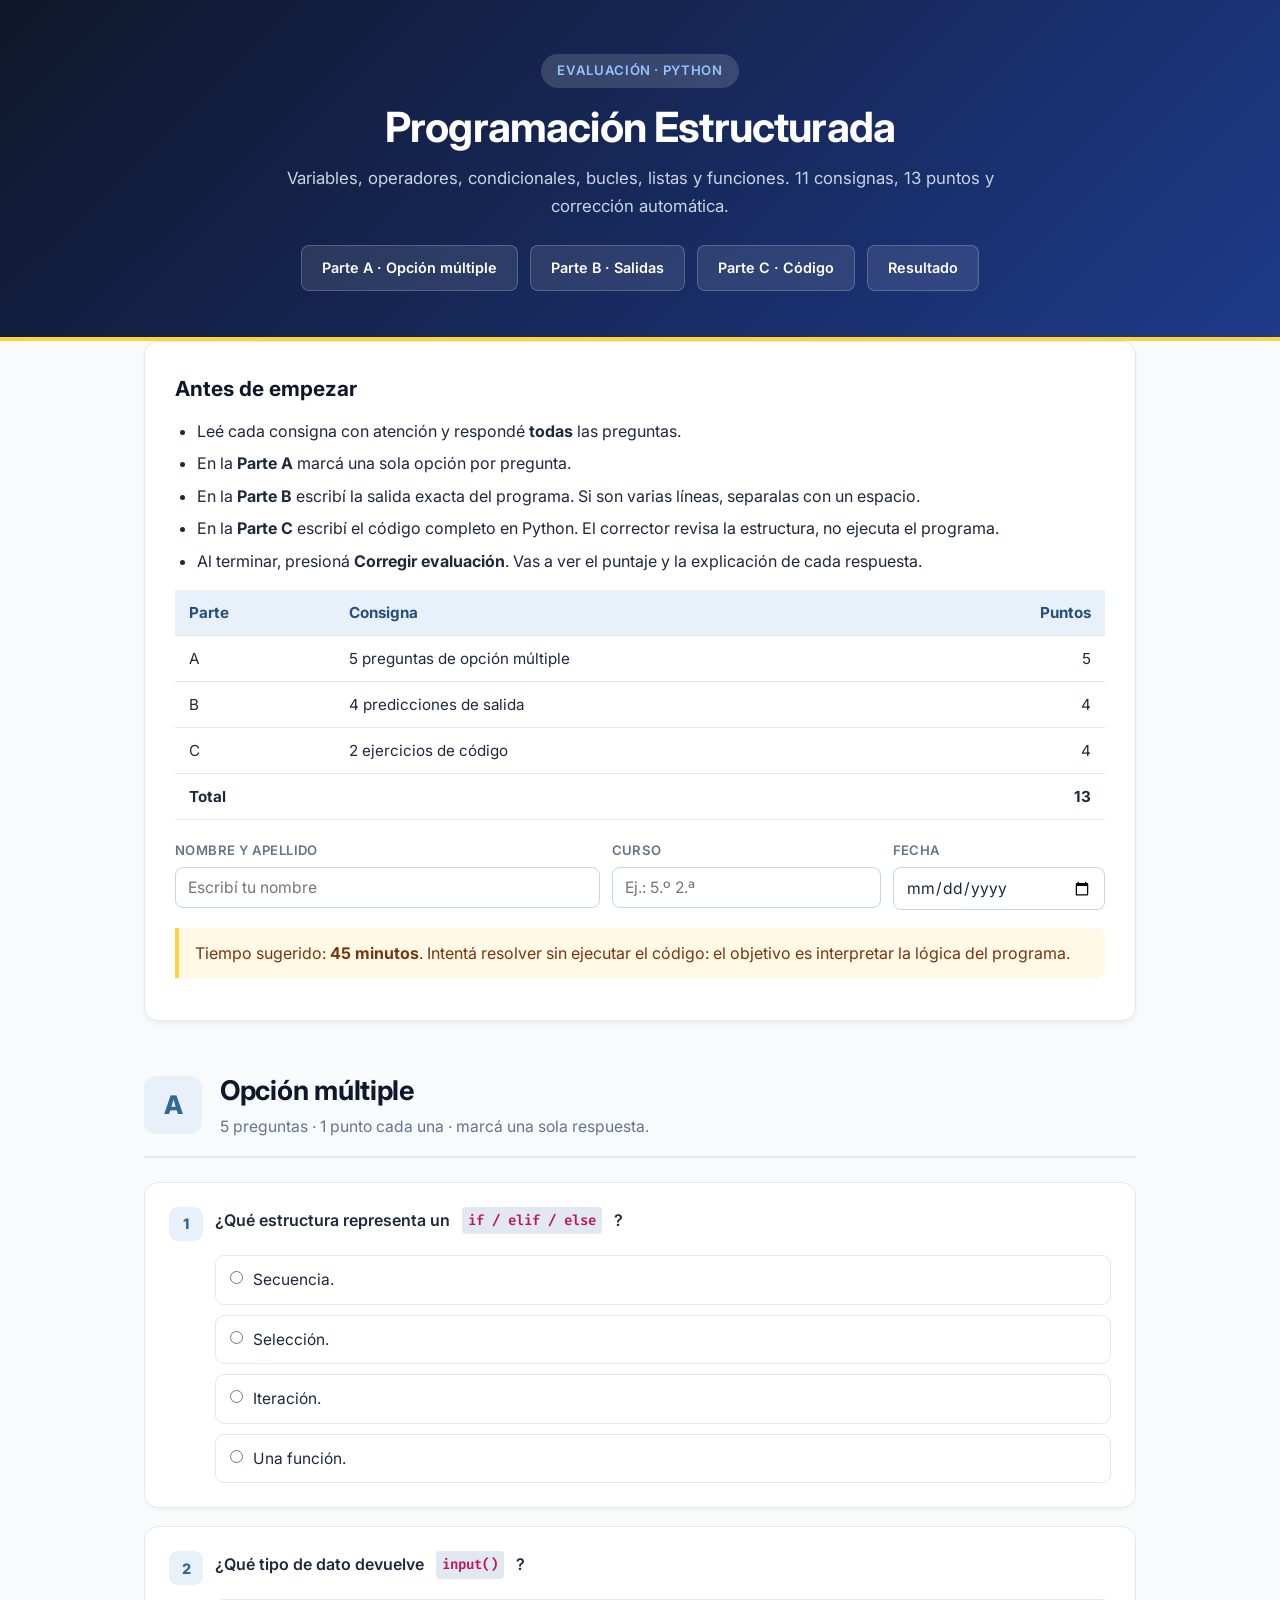
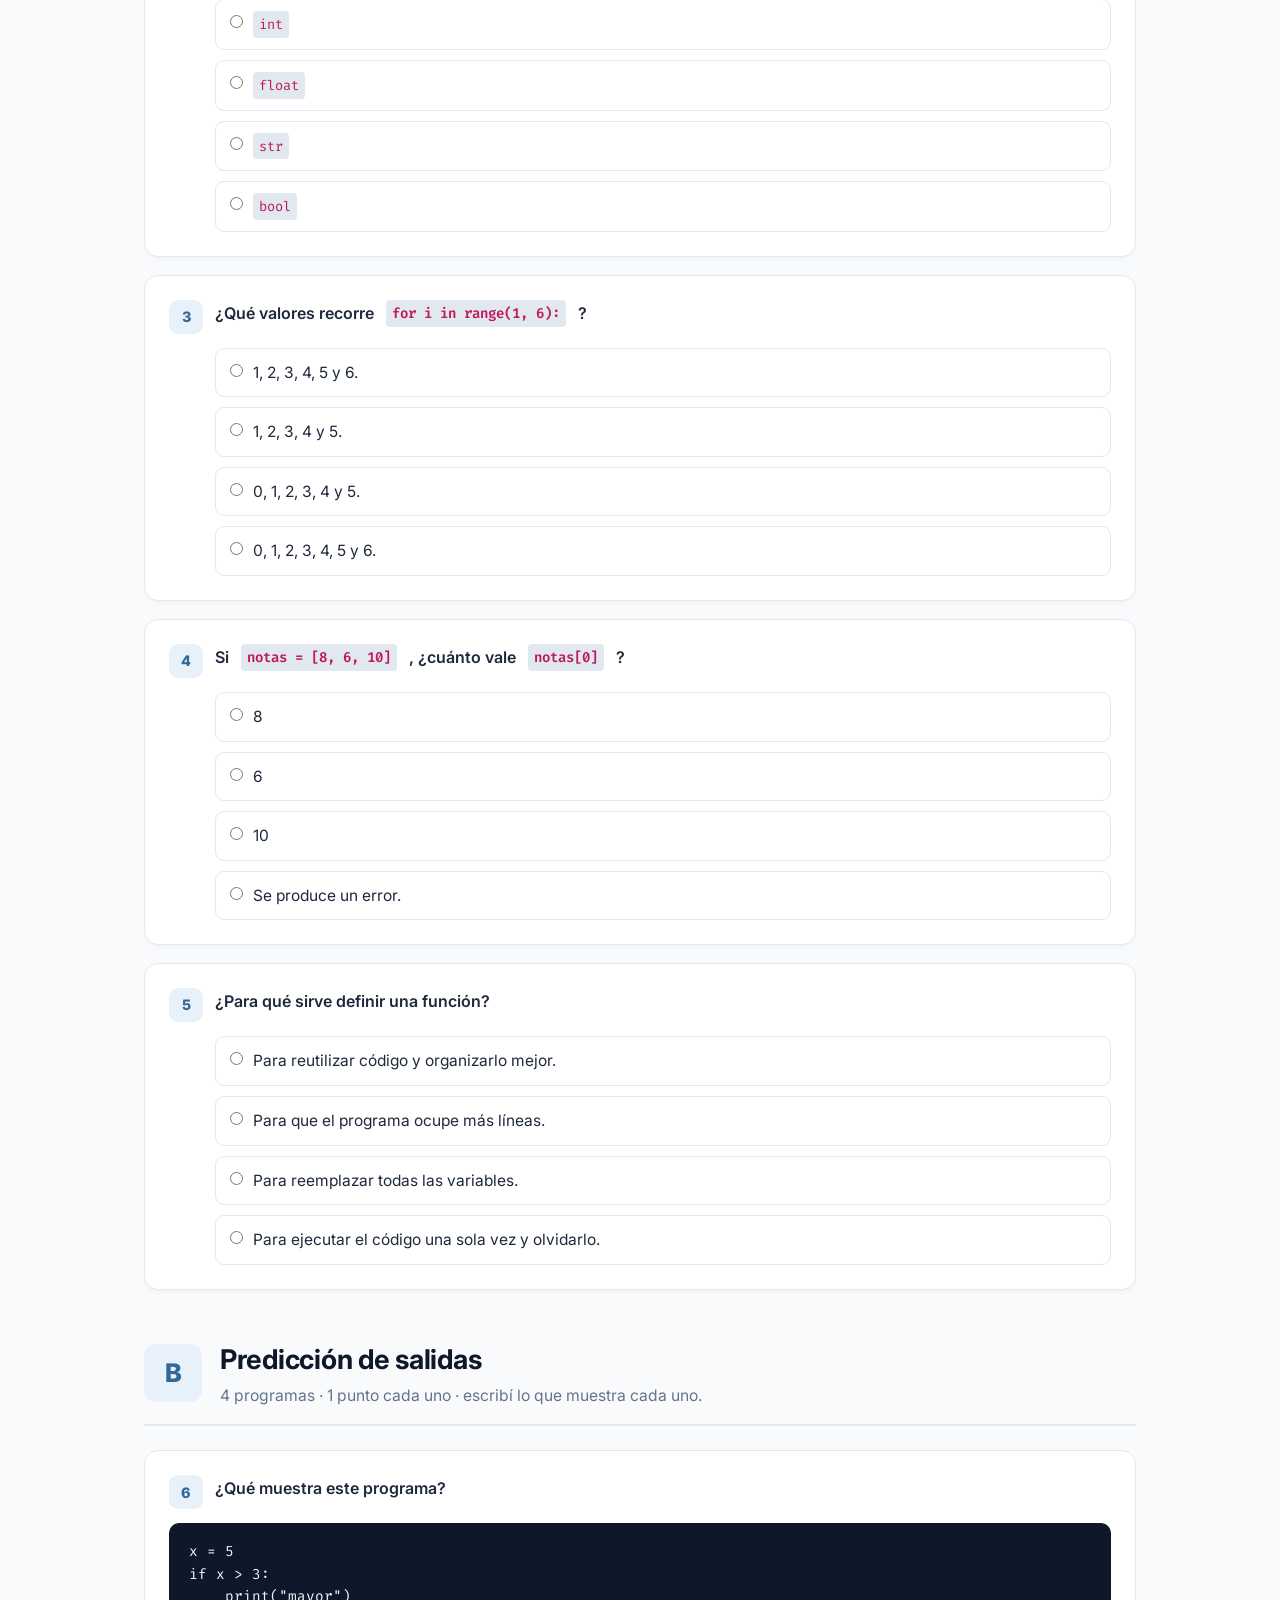
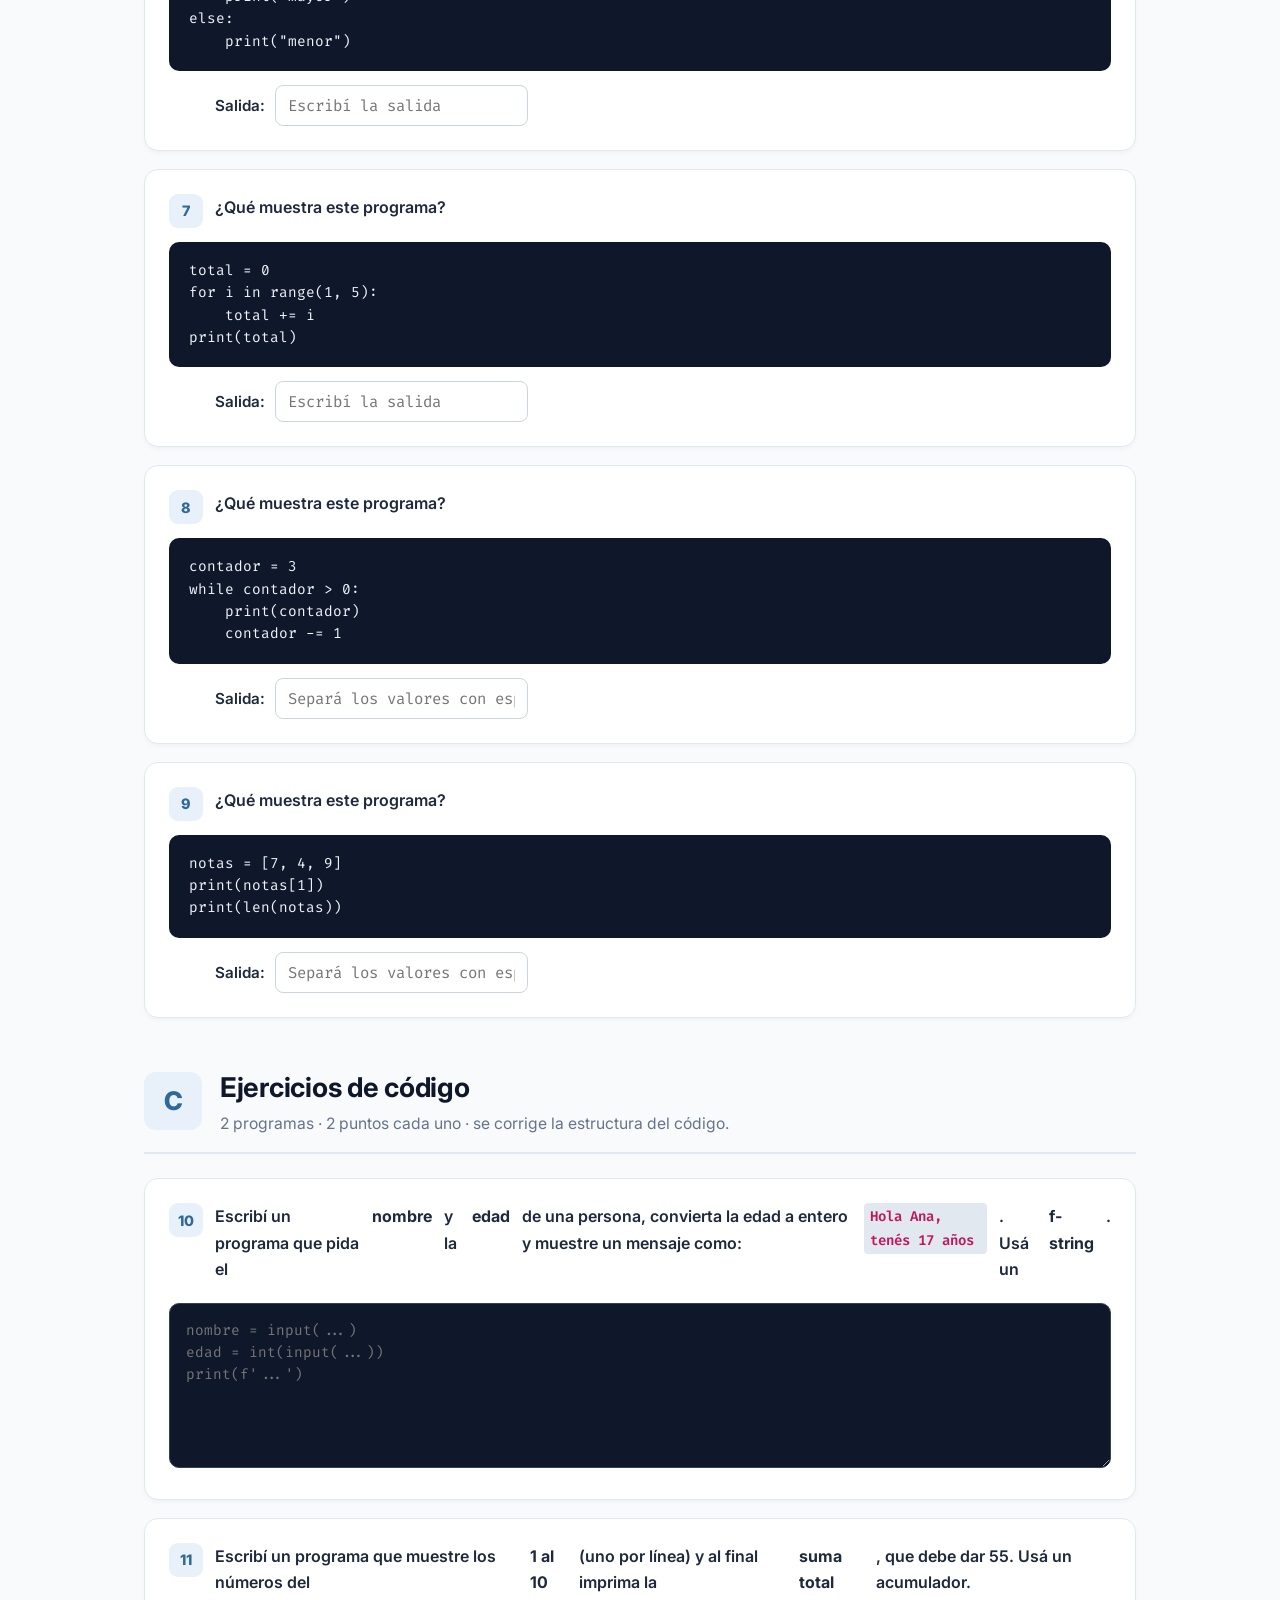
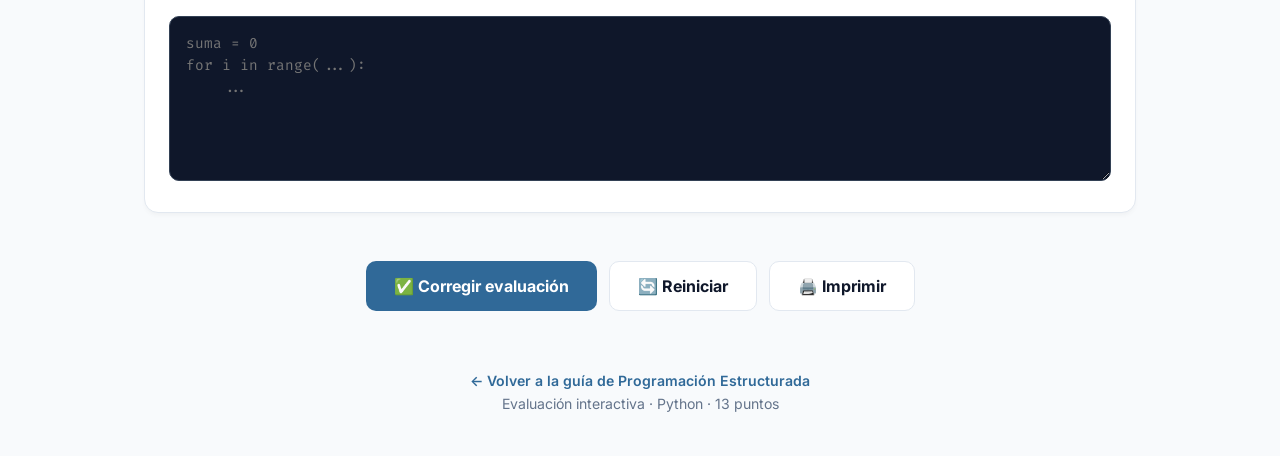
==== index.html @ 00628a1a "Evaluacion interactiva de Python - Programacion Estructurada" ====
<!DOCTYPE html>
<html lang="es">
<head>
    <meta charset="UTF-8">
    <meta name="viewport" content="width=device-width, initial-scale=1.0">
    <title>Evaluación · Programación Estructurada en Python</title>
    <link rel="preconnect" href="https://fonts.googleapis.com">
    <link rel="preconnect" href="https://fonts.gstatic.com" crossorigin>
    <link href="https://fonts.googleapis.com/css2?family=Fira+Code:wght@400;600&family=Inter:wght@400;500;600;700;800&display=swap" rel="stylesheet">
    <style>
        :root {
            --python-blue: #306998;
            --python-blue-dark: #24507a;
            --python-blue-light: #e8f0fa;
            --python-yellow: #ffd43b;
            --python-yellow-light: #fff9e6;
            --secondary: #0f172a;
            --accent: #0ea5e9;
            --accent-light: #e0f2fe;
            --bg-page: #f8fafc;
            --bg-card: #ffffff;
            --text-main: #1e293b;
            --text-muted: #64748b;
            --border: #e2e8f0;
            --code-bg: #0f172a;
            --code-text: #f1f5f9;
            --success: #22c55e;
            --warning: #f59e0b;
            --danger: #ef4444;
        }

        * { margin: 0; padding: 0; box-sizing: border-box; }

        body {
            font-family: 'Inter', -apple-system, BlinkMacSystemFont, 'Segoe UI', Roboto, sans-serif;
            background-color: var(--bg-page);
            color: var(--text-main);
            line-height: 1.65;
            scroll-behavior: smooth;
        }

        .contenedor {
            max-width: 1040px;
            margin: 0 auto;
            padding: 0 24px;
        }

        /* ---------- Encabezado ---------- */
        .hero {
            background: linear-gradient(135deg, #0f172a 0%, #1e3a8a 100%);
            color: #ffffff;
            padding: 54px 0 46px;
            text-align: center;
            border-bottom: 4px solid var(--python-yellow);
        }

        .badge {
            display: inline-block;
            background: rgba(255, 255, 255, 0.15);
            color: #93c5fd;
            font-size: 0.82rem;
            font-weight: 600;
            padding: 6px 16px;
            border-radius: 9999px;
            text-transform: uppercase;
            letter-spacing: 0.05em;
            margin-bottom: 16px;
        }

        .hero h1 {
            font-size: 2.6rem;
            line-height: 1.15;
            letter-spacing: -0.02em;
            margin-bottom: 14px;
        }

        .hero .subtitulo {
            max-width: 730px;
            margin: 0 auto 24px;
            color: #cbd5e1;
            font-size: 1.05rem;
        }

        .nav-rapida {
            display: flex;
            justify-content: center;
            flex-wrap: wrap;
            gap: 12px;
        }

        .btn-enlace {
            background-color: rgba(255, 255, 255, 0.1);
            color: #ffffff;
            text-decoration: none;
            font-size: 0.9rem;
            font-weight: 600;
            padding: 10px 20px;
            border-radius: 8px;
            border: 1px solid rgba(255, 255, 255, 0.2);
            transition: all 0.2s ease;
        }

        .btn-enlace:hover {
            background-color: #ffffff;
            color: var(--secondary);
            transform: translateY(-2px);
            box-shadow: 0 4px 12px rgba(0, 0, 0, 0.15);
        }

        main { padding: 46px 0 70px; }

        .bloque { margin-bottom: 48px; }

        .encabezado-seccion {
            display: flex;
            align-items: center;
            gap: 18px;
            margin-bottom: 24px;
            border-bottom: 2px solid var(--border);
            padding-bottom: 16px;
        }

        .numero-paso {
            font-size: 1.6rem;
            font-weight: 800;
            color: var(--python-blue);
            background-color: var(--python-blue-light);
            width: 58px;
            height: 58px;
            display: flex;
            align-items: center;
            justify-content: center;
            border-radius: 12px;
            flex-shrink: 0;
        }

        .encabezado-seccion h2 {
            font-size: 1.7rem;
            color: var(--secondary);
            letter-spacing: -0.01em;
        }

        .encabezado-seccion p { color: var(--text-muted); font-size: 0.98rem; }

        /* ---------- Tarjetas ---------- */
        .tarjeta {
            background-color: var(--bg-card);
            border-radius: 14px;
            padding: 30px;
            margin-bottom: 22px;
            border: 1px solid var(--border);
            box-shadow: 0 4px 6px -1px rgba(0, 0, 0, 0.05);
        }

        .tarjeta h3 { color: var(--secondary); font-size: 1.3rem; margin-bottom: 12px; }
        .tarjeta p { margin-bottom: 12px; font-size: 1rem; }
        .tarjeta ul, .tarjeta ol { margin-left: 22px; }
        .tarjeta li { margin-bottom: 6px; }

        .tabla-puntos {
            width: 100%;
            border-collapse: collapse;
            margin-top: 16px;
            font-size: 0.95rem;
        }

        .tabla-puntos th, .tabla-puntos td {
            padding: 10px 14px;
            border-bottom: 1px solid var(--border);
            text-align: left;
        }

        .tabla-puntos th { background: var(--python-blue-light); color: var(--python-blue-dark); }
        .tabla-puntos td:last-child, .tabla-puntos th:last-child { text-align: right; }

        .datos-alumno {
            display: grid;
            grid-template-columns: 2fr 1fr 1fr;
            gap: 12px;
            margin-top: 20px;
        }

        .datos-alumno label {
            display: flex;
            flex-direction: column;
            gap: 5px;
            font-size: 0.82rem;
            font-weight: 600;
            color: var(--text-muted);
            text-transform: uppercase;
            letter-spacing: 0.03em;
        }

        .datos-alumno input {
            font-family: inherit;
            font-size: 0.98rem;
            padding: 10px 12px;
            border: 1px solid #cbd5e1;
            border-radius: 8px;
            color: var(--text-main);
            background: #fff;
        }

        .datos-alumno input:focus {
            outline: none;
            border-color: var(--accent);
            box-shadow: 0 0 0 3px rgba(14, 165, 233, 0.15);
        }

        /* ---------- Preguntas ---------- */
        .pregunta {
            background-color: var(--bg-card);
            border: 1px solid var(--border);
            border-radius: 14px;
            padding: 24px;
            margin-bottom: 18px;
            box-shadow: 0 3px 5px -1px rgba(0, 0, 0, 0.04);
            transition: border-color 0.2s ease, background-color 0.2s ease;
        }

        .enunciado {
            display: flex;
            align-items: flex-start;
            gap: 12px;
            font-weight: 600;
            font-size: 1rem;
            margin-bottom: 14px;
        }

        .num-preg {
            background: var(--python-blue-light);
            color: var(--python-blue);
            font-weight: 800;
            min-width: 34px;
            height: 34px;
            border-radius: 9px;
            display: inline-flex;
            align-items: center;
            justify-content: center;
            flex-shrink: 0;
            font-size: 0.9rem;
        }

        .opciones {
            display: grid;
            gap: 10px;
            margin-left: 46px;
        }

        .opciones label {
            display: flex;
            gap: 10px;
            align-items: flex-start;
            padding: 11px 14px;
            border: 1px solid var(--border);
            border-radius: 9px;
            cursor: pointer;
            transition: all 0.15s ease;
            font-size: 0.97rem;
        }

        .opciones label:hover {
            background: var(--python-blue-light);
            border-color: #bfdbfe;
        }

        .opciones input {
            margin-top: 4px;
            accent-color: var(--python-blue);
            flex-shrink: 0;
        }

        .opciones label.opcion-correcta {
            background: #dcfce7;
            border-color: #22c55e;
            font-weight: 600;
        }

        .opciones label.opcion-elegida-mal {
            background: #fee2e2;
            border-color: #ef4444;
        }

        .pregunta.correcta { border-color: #86efac; background: #f0fdf4; }
        .pregunta.incorrecta { border-color: #fca5a5; background: #fef2f2; }

        .explicacion {
            display: none;
            margin: 16px 0 0 46px;
            padding: 12px 16px;
            background: #f8fafc;
            border-left: 4px solid var(--accent);
            border-radius: 0 8px 8px 0;
            font-size: 0.93rem;
            color: #334155;
        }

        body.calificado .explicacion { display: block; }

        /* ---------- Salidas ---------- */
        .campo-salida {
            margin: 14px 0 0 46px;
            display: flex;
            gap: 10px;
            align-items: center;
            flex-wrap: wrap;
            font-weight: 600;
            font-size: 0.95rem;
        }

        .campo-salida input {
            font-family: 'Fira Code', Consolas, monospace;
            font-size: 0.98rem;
            padding: 9px 12px;
            border: 1px solid #cbd5e1;
            border-radius: 8px;
            min-width: 230px;
            color: var(--text-main);
        }

        .campo-salida input:focus {
            outline: none;
            border-color: var(--accent);
            box-shadow: 0 0 0 3px rgba(14, 165, 233, 0.15);
        }

        .salida.correcta input { border-color: var(--success); background: #f0fdf4; }
        .salida.incorrecta input { border-color: var(--danger); background: #fef2f2; }

        /* ---------- Código ---------- */
        pre {
            background-color: var(--code-bg);
            color: var(--code-text);
            padding: 18px 20px;
            border-radius: 10px;
            overflow-x: auto;
            margin: 14px 0;
            font-family: 'Fira Code', Consolas, monospace;
            font-size: 0.9rem;
            line-height: 1.55;
        }

        pre code {
            background: transparent;
            color: inherit;
            padding: 0;
            font-size: inherit;
        }

        code {
            font-family: 'Fira Code', Consolas, monospace;
            background-color: #e2e8f0;
            color: #be185d;
            padding: 2px 6px;
            border-radius: 4px;
            font-size: 0.88em;
        }

        .editor {
            width: 100%;
            min-height: 165px;
            font-family: 'Fira Code', Consolas, monospace;
            font-size: 0.9rem;
            line-height: 1.55;
            padding: 16px;
            border-radius: 10px;
            border: 1px solid #334155;
            background: var(--code-bg);
            color: var(--code-text);
            resize: vertical;
            margin-top: 6px;
            tab-size: 4;
        }

        .editor:focus {
            outline: none;
            border-color: var(--accent);
            box-shadow: 0 0 0 3px rgba(14, 165, 233, 0.2);
        }

        .resultado-codigo {
            display: none;
            margin-top: 14px;
            padding: 14px 18px;
            border-radius: 10px;
            background: #f8fafc;
            border: 1px solid var(--border);
        }

        body.calificado .resultado-codigo { display: block; }

        .resultado-codigo ul { list-style: none; margin: 8px 0 0; padding: 0; }
        .resultado-codigo li { padding: 3px 0; font-size: 0.92rem; }
        .resultado-codigo .ok { color: #15803d; }
        .resultado-codigo .fail { color: #b91c1c; }
        .puntos-code { color: var(--python-blue-dark); font-size: 1rem; }

        .solucion { display: none; margin-top: 14px; }
        body.calificado .solucion { display: block; }
        .solucion summary { cursor: pointer; font-weight: 600; color: var(--python-blue); }
        .solucion pre { margin-top: 10px; }

        /* ---------- Acciones y resultado ---------- */
        .acciones {
            display: flex;
            gap: 12px;
            flex-wrap: wrap;
            justify-content: center;
            margin: 34px 0;
        }

        .btn {
            border: none;
            border-radius: 10px;
            padding: 14px 28px;
            font-size: 1rem;
            font-weight: 700;
            cursor: pointer;
            font-family: inherit;
            transition: all 0.2s ease;
        }

        .btn-primario { background: var(--python-blue); color: #ffffff; }
        .btn-primario:hover { background: var(--python-blue-dark); transform: translateY(-1px); }

        .btn-secundario {
            background: #ffffff;
            color: var(--secondary);
            border: 1px solid var(--border);
        }

        .btn-secundario:hover { background: #f1f5f9; }

        .resultado {
            display: none;
            background: #ffffff;
            border: 2px solid var(--python-blue);
            border-radius: 16px;
            padding: 32px;
            text-align: center;
            box-shadow: 0 10px 25px -5px rgba(48, 105, 152, 0.2);
            scroll-margin-top: 20px;
        }

        .resultado.visible { display: block; }

        .puntaje-grande {
            font-size: 3.6rem;
            font-weight: 800;
            color: var(--python-blue);
            line-height: 1;
        }

        .puntaje-grande small {
            font-size: 1.3rem;
            color: var(--text-muted);
            font-weight: 600;
        }

        .barra {
            height: 14px;
            background: #e2e8f0;
            border-radius: 999px;
            overflow: hidden;
            margin: 18px auto 10px;
            max-width: 520px;
        }

        .barra-fill {
            height: 100%;
            width: 0;
            background: linear-gradient(90deg, #0ea5e9, #22c55e);
            transition: width 0.6s ease;
        }

        #mensaje { font-size: 1.05rem; font-weight: 600; margin-top: 8px; }

        .desglose {
            display: flex;
            justify-content: center;
            gap: 26px;
            flex-wrap: wrap;
            margin-top: 20px;
            font-size: 0.95rem;
            color: var(--text-muted);
        }

        .desglose b { color: var(--secondary); }

        .nota {
            margin-top: 18px;
            padding: 12px 16px;
            background: var(--python-yellow-light);
            border-left: 4px solid var(--python-yellow);
            border-radius: 0 8px 8px 0;
            font-size: 0.9rem;
            color: #78350f;
        }

        footer {
            text-align: center;
            color: var(--text-muted);
            font-size: 0.88rem;
            padding: 24px 0 40px;
        }

        footer a { color: var(--python-blue); font-weight: 600; text-decoration: none; }
        footer a:hover { text-decoration: underline; }

        @media (max-width: 700px) {
            .hero h1 { font-size: 2rem; }
            .datos-alumno { grid-template-columns: 1fr; }
            .opciones, .explicacion, .campo-salida { margin-left: 0; }
            .pregunta { padding: 18px; }
            .tarjeta { padding: 22px; }
        }

        @media print {
            .no-print { display: none !important; }
            body { background: #ffffff; }
            .hero { padding: 26px 0; -webkit-print-color-adjust: exact; print-color-adjust: exact; }
            .hero .nav-rapida { display: none; }
            .bloque { margin-bottom: 26px; }
            .tarjeta, .pregunta, .resultado { box-shadow: none; break-inside: avoid; }
            .editor { min-height: 130px; white-space: pre-wrap; }
            .pregunta { page-break-inside: avoid; }
            a[href]::after { content: ""; }
        }
    </style>
</head>
<body>

<header class="hero">
    <div class="contenedor">
        <span class="badge">Evaluación · Python</span>
        <h1>Programación Estructurada</h1>
        <p class="subtitulo">
            Variables, operadores, condicionales, bucles, listas y funciones.
            11 consignas, 13 puntos y corrección automática.
        </p>
        <div class="nav-rapida">
            <a href="#parte-a" class="btn-enlace">Parte A · Opción múltiple</a>
            <a href="#parte-b" class="btn-enlace">Parte B · Salidas</a>
            <a href="#parte-c" class="btn-enlace">Parte C · Código</a>
            <a href="#resultado" class="btn-enlace">Resultado</a>
        </div>
    </div>
</header>

<main class="contenedor">

    <!-- ================= INSTRUCCIONES ================= -->
    <section class="bloque">
        <div class="tarjeta">
            <h3>Antes de empezar</h3>
            <ul>
                <li>Leé cada consigna con atención y respondé <strong>todas</strong> las preguntas.</li>
                <li>En la <strong>Parte A</strong> marcá una sola opción por pregunta.</li>
                <li>En la <strong>Parte B</strong> escribí la salida exacta del programa. Si son varias líneas, separalas con un espacio.</li>
                <li>En la <strong>Parte C</strong> escribí el código completo en Python. El corrector revisa la estructura, no ejecuta el programa.</li>
                <li>Al terminar, presioná <strong>Corregir evaluación</strong>. Vas a ver el puntaje y la explicación de cada respuesta.</li>
            </ul>

            <table class="tabla-puntos">
                <thead>
                    <tr><th>Parte</th><th>Consigna</th><th>Puntos</th></tr>
                </thead>
                <tbody>
                    <tr><td>A</td><td>5 preguntas de opción múltiple</td><td>5</td></tr>
                    <tr><td>B</td><td>4 predicciones de salida</td><td>4</td></tr>
                    <tr><td>C</td><td>2 ejercicios de código</td><td>4</td></tr>
                    <tr><td colspan="2"><strong>Total</strong></td><td><strong>13</strong></td></tr>
                </tbody>
            </table>

            <div class="datos-alumno">
                <label>Nombre y apellido
                    <input type="text" id="alumno-nombre" placeholder="Escribí tu nombre">
                </label>
                <label>Curso
                    <input type="text" id="alumno-curso" placeholder="Ej.: 5.º 2.ª">
                </label>
                <label>Fecha
                    <input type="date" id="alumno-fecha">
                </label>
            </div>

            <p class="nota">
                Tiempo sugerido: <strong>45 minutos</strong>. Intentá resolver sin ejecutar el código:
                el objetivo es interpretar la lógica del programa.
            </p>
        </div>
    </section>

    <!-- ================= PARTE A ================= -->
    <section class="bloque" id="parte-a">
        <div class="encabezado-seccion">
            <span class="numero-paso">A</span>
            <div>
                <h2>Opción múltiple</h2>
                <p>5 preguntas · 1 punto cada una · marcá una sola respuesta.</p>
            </div>
        </div>

        <article class="pregunta mc" data-correcta="b">
            <p class="enunciado"><span class="num-preg">1</span>
                ¿Qué estructura representa un <code>if / elif / else</code>?</p>
            <div class="opciones">
                <label data-op="a"><input type="radio" name="a2" value="a"> Secuencia.</label>
                <label data-op="b"><input type="radio" name="a2" value="b"> Selección.</label>
                <label data-op="c"><input type="radio" name="a2" value="c"> Iteración.</label>
                <label data-op="d"><input type="radio" name="a2" value="d"> Una función.</label>
            </div>
            <p class="explicacion">El <code>if</code> elige qué bloque ejecutar según una condición: es una estructura de <strong>selección</strong>.</p>
        </article>

        <article class="pregunta mc" data-correcta="c">
            <p class="enunciado"><span class="num-preg">2</span>
                ¿Qué tipo de dato devuelve <code>input()</code>?</p>
            <div class="opciones">
                <label data-op="a"><input type="radio" name="a5" value="a"> <code>int</code></label>
                <label data-op="b"><input type="radio" name="a5" value="b"> <code>float</code></label>
                <label data-op="c"><input type="radio" name="a5" value="c"> <code>str</code></label>
                <label data-op="d"><input type="radio" name="a5" value="d"> <code>bool</code></label>
            </div>
            <p class="explicacion"><code>input()</code> siempre devuelve texto (<code>str</code>). Si necesitás un número, convertilo con <code>int()</code> o <code>float()</code>.</p>
        </article>

        <article class="pregunta mc" data-correcta="b">
            <p class="enunciado"><span class="num-preg">3</span>
                ¿Qué valores recorre <code>for i in range(1, 6):</code>?</p>
            <div class="opciones">
                <label data-op="a"><input type="radio" name="a6" value="a"> 1, 2, 3, 4, 5 y 6.</label>
                <label data-op="b"><input type="radio" name="a6" value="b"> 1, 2, 3, 4 y 5.</label>
                <label data-op="c"><input type="radio" name="a6" value="c"> 0, 1, 2, 3, 4 y 5.</label>
                <label data-op="d"><input type="radio" name="a6" value="d"> 0, 1, 2, 3, 4, 5 y 6.</label>
            </div>
            <p class="explicacion"><code>range(inicio, fin)</code> incluye el inicio y <strong>excluye el fin</strong>: llega hasta 5.</p>
        </article>

        <article class="pregunta mc" data-correcta="a">
            <p class="enunciado"><span class="num-preg">4</span>
                Si <code>notas = [8, 6, 10]</code>, ¿cuánto vale <code>notas[0]</code>?</p>
            <div class="opciones">
                <label data-op="a"><input type="radio" name="a7" value="a"> 8</label>
                <label data-op="b"><input type="radio" name="a7" value="b"> 6</label>
                <label data-op="c"><input type="radio" name="a7" value="c"> 10</label>
                <label data-op="d"><input type="radio" name="a7" value="d"> Se produce un error.</label>
            </div>
            <p class="explicacion">Los índices de una lista empiezan en <strong>0</strong>: <code>notas[0]</code> es el primer elemento, 8.</p>
        </article>

        <article class="pregunta mc" data-correcta="a">
            <p class="enunciado"><span class="num-preg">5</span>
                ¿Para qué sirve definir una función?</p>
            <div class="opciones">
                <label data-op="a"><input type="radio" name="a10" value="a"> Para reutilizar código y organizarlo mejor.</label>
                <label data-op="b"><input type="radio" name="a10" value="b"> Para que el programa ocupe más líneas.</label>
                <label data-op="c"><input type="radio" name="a10" value="c"> Para reemplazar todas las variables.</label>
                <label data-op="d"><input type="radio" name="a10" value="d"> Para ejecutar el código una sola vez y olvidarlo.</label>
            </div>
            <p class="explicacion">Una función agrupa instrucciones bajo un nombre y permite <strong>reutilizarlas</strong> sin repetir el código.</p>
        </article>
    </section>

    <!-- ================= PARTE B ================= -->
    <section class="bloque" id="parte-b">
        <div class="encabezado-seccion">
            <span class="numero-paso">B</span>
            <div>
                <h2>Predicción de salidas</h2>
                <p>4 programas · 1 punto cada uno · escribí lo que muestra cada uno.</p>
            </div>
        </div>

        <article class="pregunta salida" data-aceptadas="mayor">
            <p class="enunciado"><span class="num-preg">6</span>
                ¿Qué muestra este programa?</p>
            <pre><code>x = 5
if x &gt; 3:
    print("mayor")
else:
    print("menor")</code></pre>
            <label class="campo-salida">Salida:
                <input type="text" id="b1" autocomplete="off" placeholder="Escribí la salida">
            </label>
            <p class="explicacion">Como 5 es mayor que 3, se ejecuta el <code>if</code>: la salida es <strong>mayor</strong>.</p>
        </article>

        <article class="pregunta salida" data-aceptadas="10">
            <p class="enunciado"><span class="num-preg">7</span>
                ¿Qué muestra este programa?</p>
            <pre><code>total = 0
for i in range(1, 5):
    total += i
print(total)</code></pre>
            <label class="campo-salida">Salida:
                <input type="text" id="b2" autocomplete="off" placeholder="Escribí la salida">
            </label>
            <p class="explicacion">Suma 1 + 2 + 3 + 4. El <code>range(1, 5)</code> no incluye el 5: la salida es <strong>10</strong>.</p>
        </article>

        <article class="pregunta salida" data-aceptadas="3 2 1">
            <p class="enunciado"><span class="num-preg">8</span>
                ¿Qué muestra este programa?</p>
            <pre><code>contador = 3
while contador &gt; 0:
    print(contador)
    contador -= 1</code></pre>
            <label class="campo-salida">Salida:
                <input type="text" id="b3" autocomplete="off" placeholder="Separá los valores con espacios">
            </label>
            <p class="explicacion">El bucle imprime 3, luego 2 y luego 1. La salida es <strong>3 2 1</strong> (uno por línea).</p>
        </article>

        <article class="pregunta salida" data-aceptadas="4 3">
            <p class="enunciado"><span class="num-preg">9</span>
                ¿Qué muestra este programa?</p>
            <pre><code>notas = [7, 4, 9]
print(notas[1])
print(len(notas))</code></pre>
            <label class="campo-salida">Salida:
                <input type="text" id="b4" autocomplete="off" placeholder="Separá los valores con espacios">
            </label>
            <p class="explicacion"><code>notas[1]</code> es 4 y <code>len(notas)</code> es 3. La salida es <strong>4 3</strong> (una línea cada uno).</p>
        </article>
    </section>

    <!-- ================= PARTE C ================= -->
    <section class="bloque" id="parte-c">
        <div class="encabezado-seccion">
            <span class="numero-paso">C</span>
            <div>
                <h2>Ejercicios de código</h2>
                <p>2 programas · 2 puntos cada uno · se corrige la estructura del código.</p>
            </div>
        </div>

        <article class="pregunta codigo" data-ejercicio="c1">
            <p class="enunciado"><span class="num-preg">10</span>
                Escribí un programa que pida el <strong>nombre</strong> y la <strong>edad</strong> de una persona,
                convierta la edad a entero y muestre un mensaje como:
                <code>Hola Ana, tenés 17 años</code>. Usá un <strong>f-string</strong>.</p>
            <textarea class="editor" id="c1" spellcheck="false" placeholder="nombre = input(...)&#10;edad = int(input(...))&#10;print(f'...')"></textarea>
            <div class="resultado-codigo" id="res-c1"></div>
            <details class="solucion">
                <summary>Ver una solución de referencia</summary>
                <pre><code>nombre = input("Nombre: ")
edad = int(input("Edad: "))
print(f"Hola {nombre}, tenés {edad} años")</code></pre>
            </details>
        </article>

        <article class="pregunta codigo" data-ejercicio="c2">
            <p class="enunciado"><span class="num-preg">11</span>
                Escribí un programa que muestre los números del <strong>1 al 10</strong> (uno por línea)
                y al final imprima la <strong>suma total</strong>, que debe dar 55. Usá un acumulador.</p>
            <textarea class="editor" id="c2" spellcheck="false" placeholder="suma = 0&#10;for i in range(...):&#10;    ..."></textarea>
            <div class="resultado-codigo" id="res-c2"></div>
            <details class="solucion">
                <summary>Ver una solución de referencia</summary>
                <pre><code>suma = 0
for i in range(1, 11):
    print(i)
    suma += i
print("Suma total:", suma)</code></pre>
            </details>
        </article>
    </section>

    <!-- ================= RESULTADO ================= -->
    <div class="acciones no-print">
        <button type="button" class="btn btn-primario" id="btn-corregir">✅ Corregir evaluación</button>
        <button type="button" class="btn btn-secundario" id="btn-reiniciar">🔄 Reiniciar</button>
        <button type="button" class="btn btn-secundario" id="btn-imprimir">🖨️ Imprimir</button>
    </div>

    <section class="resultado" id="resultado" aria-live="polite">
        <div class="puntaje-grande"><span id="puntaje-total">0</span><small> / 13 puntos</small></div>
        <div class="barra"><div class="barra-fill" id="barra-fill"></div></div>
        <p id="mensaje">Corregí la evaluación para ver tu puntaje.</p>
        <div class="desglose">
            <span>Parte A: <b id="puntos-a">0</b> / 5</span>
            <span>Parte B: <b id="puntos-b">0</b> / 4</span>
            <span>Parte C: <b id="puntos-c">0</b> / 4</span>
        </div>
        <p class="nota no-print" id="nota-resultado" style="display:none;">
            Las respuestas correctas y las soluciones de referencia ya están visibles en cada consigna.
        </p>
    </section>

    <footer>
        <p><a href="guia.html">← Volver a la guía de Programación Estructurada</a></p>
        <p>Evaluación interactiva · Python · 13 puntos</p>
    </footer>

</main>

<script>
(function () {
    'use strict';

    /* ---------- Configuración de los ejercicios de código ---------- */
    var EJERCICIOS = {
        c1: [
            { d: 'Pide al menos dos datos con input()', f: function (c) { return (c.match(/\binput\s*\(/g) || []).length >= 2; } },
            { d: 'Convierte la edad con int()', f: function (c) { return /\bint\s*\(/.test(c); } },
            { d: 'Usa un f-string', f: function (c) { return /\bf\s*["']/.test(c); } },
            { d: 'Muestra el mensaje con print()', f: function (c) { return /\bprint\s*\(/.test(c); } },
            { d: 'Incluye el nombre y la edad en el mensaje', f: function (c) { return /nombre/.test(c) && /edad/.test(c); } }
        ],
        c2: [
            { d: 'Usa un bucle for o while', f: function (c) { return /\b(for|while)\b/.test(c); } },
            { d: 'Recorre del 1 al 10', f: function (c) { return /range\s*\(\s*1\s*,\s*11\s*\)/.test(c) || /range\s*\(\s*(0\s*,\s*)?10\s*\)/.test(c) || /while[^\n]*<=\s*10/.test(c); } },
            { d: 'Inicializa un acumulador en 0', f: function (c) { return /(suma|total|acum|resultado)\w*\s*=\s*0/.test(c); } },
            { d: 'Acumula los valores con +=', f: function (c) { return /\+=/.test(c) || /=\s*(suma|total|acum|resultado)\s*\+/.test(c); } },
            { d: 'Imprime los números y el total', f: function (c) { return (c.match(/print\s*\(/g) || []).length >= 2; } },
            { d: 'Imprime la suma o el total al final', f: function (c) { return /print\s*\([^)]*(suma|total|acum|resultado)/.test(c); } }
        ]
    };

    var PUNTOS_POR_EJERCICIO = 2;

    /* ---------- Utilidades ---------- */
    function normalizar(texto) {
        return texto
            .toString()
            .normalize('NFD')
            .replace(/[\u0300-\u036f]/g, '')
            .toLowerCase()
            .replace(/[.,;:!?¡¿"']/g, ' ')
            .replace(/\s+/g, ' ')
            .trim();
    }

    function formatear(n) {
        return Number.isInteger(n) ? String(n) : n.toFixed(1);
    }

    /* ---------- Corrección ---------- */
    function corregir() {
        var puntosA = 0;
        var puntosB = 0;
        var puntosC = 0;

        /* Parte A */
        document.querySelectorAll('.mc').forEach(function (pregunta) {
            var correcta = pregunta.dataset.correcta;
            var marcada = pregunta.querySelector('input[type="radio"]:checked');
            var elegida = marcada ? marcada.value : null;

            pregunta.classList.remove('correcta', 'incorrecta');
            pregunta.querySelectorAll('.opciones label').forEach(function (label) {
                label.classList.remove('opcion-correcta', 'opcion-elegida-mal');
            });

            var labelCorrecta = pregunta.querySelector('.opciones label[data-op="' + correcta + '"]');
            if (labelCorrecta) labelCorrecta.classList.add('opcion-correcta');

            if (elegida === correcta) {
                puntosA++;
                pregunta.classList.add('correcta');
            } else {
                pregunta.classList.add('incorrecta');
                if (elegida) {
                    var labelElegida = pregunta.querySelector('.opciones label[data-op="' + elegida + '"]');
                    if (labelElegida) labelElegida.classList.add('opcion-elegida-mal');
                }
            }
        });

        /* Parte B */
        document.querySelectorAll('.salida').forEach(function (pregunta) {
            var aceptadas = pregunta.dataset.aceptadas.split('|').map(normalizar);
            var campo = pregunta.querySelector('input');
            var valor = normalizar(campo.value);
            var ok = aceptadas.indexOf(valor) !== -1;

            pregunta.classList.remove('correcta', 'incorrecta');
            if (ok) {
                puntosB++;
                pregunta.classList.add('correcta');
            } else if (valor !== '') {
                pregunta.classList.add('incorrecta');
            }
        });

        /* Parte C */
        Object.keys(EJERCICIOS).forEach(function (id) {
            var area = document.getElementById(id);
            var contenedor = document.getElementById('res-' + id);
            if (!area || !contenedor) return;

            var codigo = area.value.toLowerCase();
            var checks = EJERCICIOS[id];
            var aprobados = 0;

            var items = checks.map(function (check) {
                var paso = false;
                try { paso = check.f(codigo); } catch (e) { paso = false; }
                if (paso) aprobados++;
                return '<li class="' + (paso ? 'ok' : 'fail') + '">' +
                    (paso ? '✔' : '✘') + ' ' + check.d + '</li>';
            }).join('');

            var puntos = (aprobados / checks.length) * PUNTOS_POR_EJERCICIO;
            puntosC += puntos;

            contenedor.innerHTML =
                '<strong class="puntos-code">' + formatear(puntos) + ' / ' + PUNTOS_POR_EJERCICIO + ' puntos</strong>' +
                '<ul>' + items + '</ul>';
        });

        var total = Math.round((puntosA + puntosB + puntosC) * 10) / 10;

        document.getElementById('puntaje-total').textContent = formatear(total);
        document.getElementById('puntos-a').textContent = puntosA;
        document.getElementById('puntos-b').textContent = puntosB;
        document.getElementById('puntos-c').textContent = formatear(Math.round(puntosC * 10) / 10);
        document.getElementById('barra-fill').style.width = (total / 13 * 100) + '%';

        var mensaje;
        if (total >= 12) {
            mensaje = '🌟 Excelente. Dominás los fundamentos de la programación estructurada.';
        } else if (total >= 9) {
            mensaje = '✅ Muy bien. Tenés una base sólida; revisá los puntos marcados.';
        } else if (total >= 8) {
            mensaje = '👍 Aprobado. Repasá condicionales y bucles antes de avanzar.';
        } else {
            mensaje = '📚 A repasar. Volvé a la guía y practicá los ejercicios.';
        }
        document.getElementById('mensaje').textContent = mensaje;
        document.getElementById('nota-resultado').style.display = 'block';

        document.querySelector('.resultado').classList.add('visible');
        document.body.classList.add('calificado');

        document.getElementById('resultado').scrollIntoView({ behavior: 'smooth', block: 'start' });
    }

    /* ---------- Reinicio ---------- */
    function reiniciar() {
        if (!confirm('¿Borrar todas tus respuestas y empezar de nuevo?')) return;

        document.querySelectorAll('input[type="radio"]').forEach(function (r) { r.checked = false; });
        document.querySelectorAll('.salida input').forEach(function (i) { i.value = ''; });
        document.querySelectorAll('.editor').forEach(function (t) { t.value = ''; });
        document.querySelectorAll('.mc, .salida').forEach(function (q) {
            q.classList.remove('correcta', 'incorrecta');
        });
        document.querySelectorAll('.opciones label').forEach(function (l) {
            l.classList.remove('opcion-correcta', 'opcion-elegida-mal');
        });
        document.querySelectorAll('.resultado-codigo').forEach(function (r) { r.innerHTML = ''; });

        document.body.classList.remove('calificado');
        document.querySelector('.resultado').classList.remove('visible');
        document.getElementById('puntaje-total').textContent = '0';
        document.getElementById('puntos-a').textContent = '0';
        document.getElementById('puntos-b').textContent = '0';
        document.getElementById('puntos-c').textContent = '0';
        document.getElementById('barra-fill').style.width = '0';
        document.getElementById('mensaje').textContent = 'Corregí la evaluación para ver tu puntaje.';
        document.getElementById('nota-resultado').style.display = 'none';

        window.scrollTo({ top: 0, behavior: 'smooth' });
    }

    /* ---------- Eventos ---------- */
    document.getElementById('btn-corregir').addEventListener('click', corregir);
    document.getElementById('btn-reiniciar').addEventListener('click', reiniciar);
    document.getElementById('btn-imprimir').addEventListener('click', function () { window.print(); });
})();
</script>

</body>
</html>
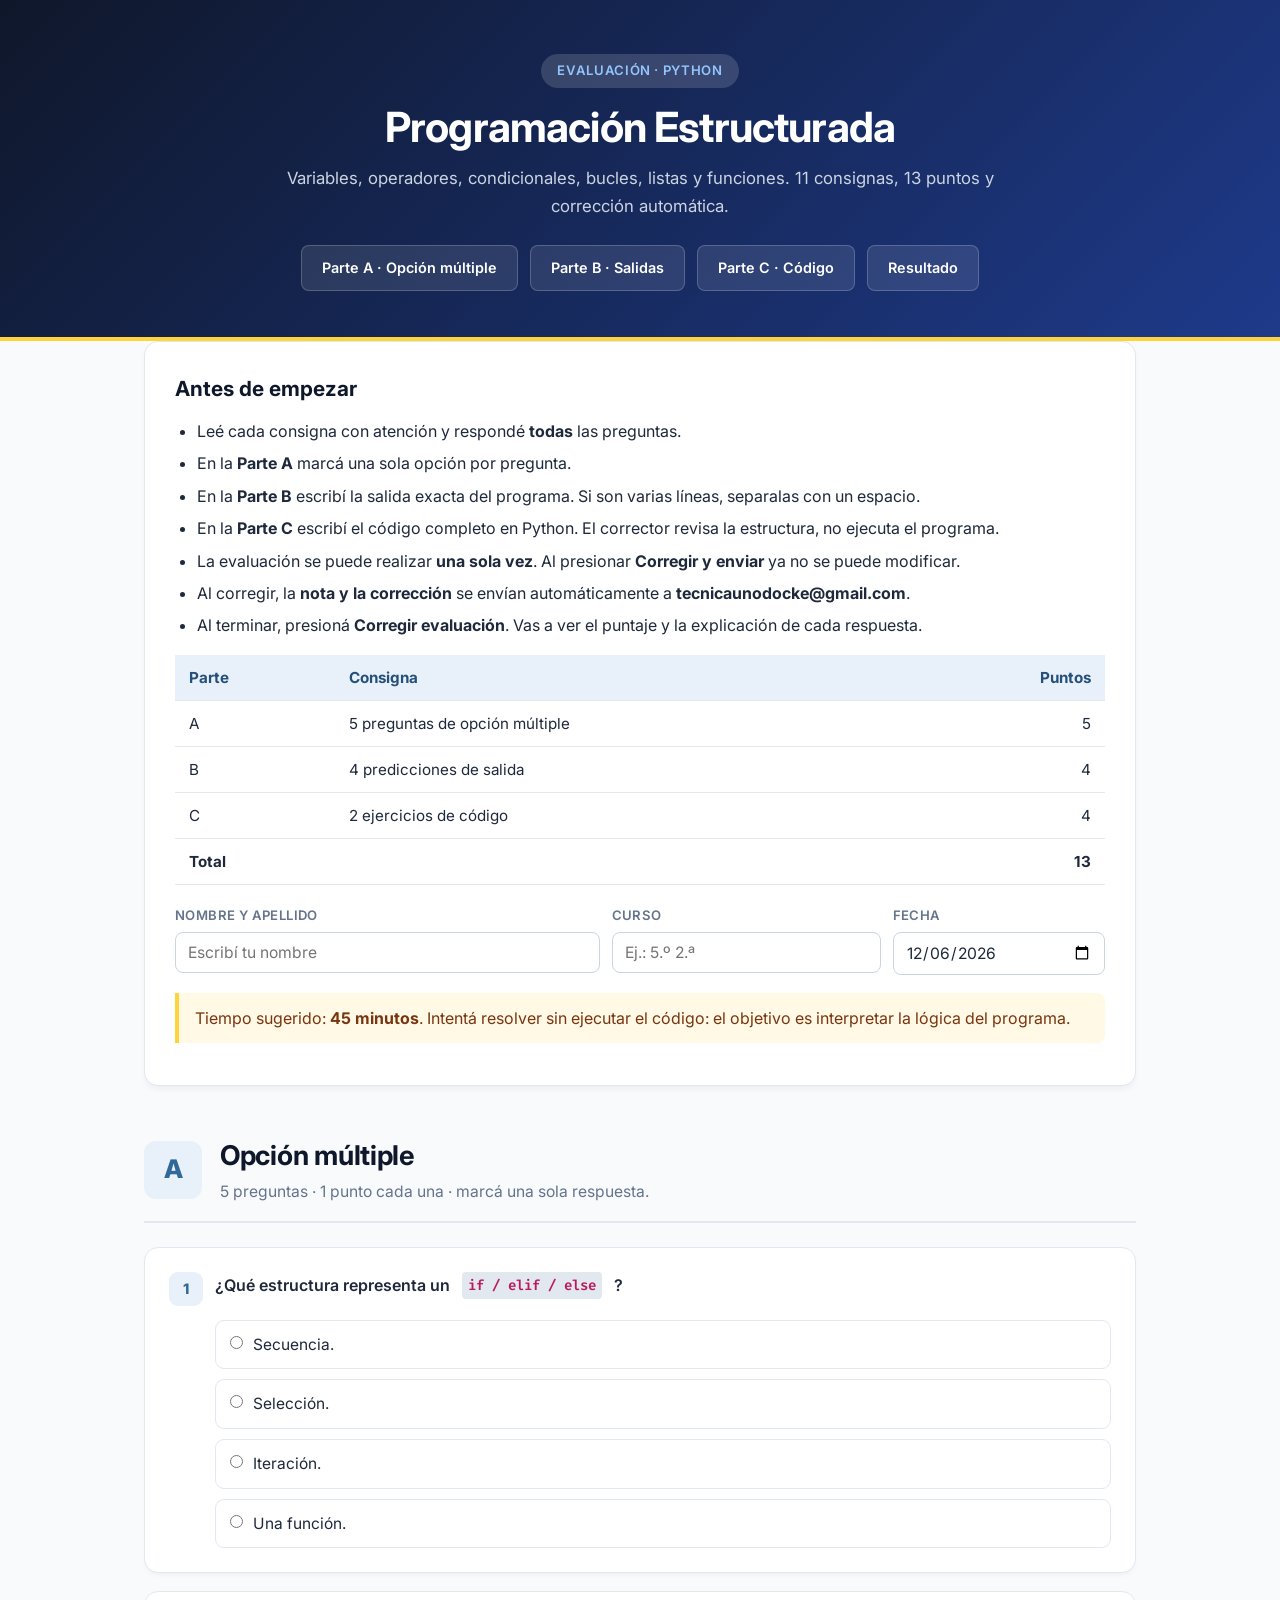
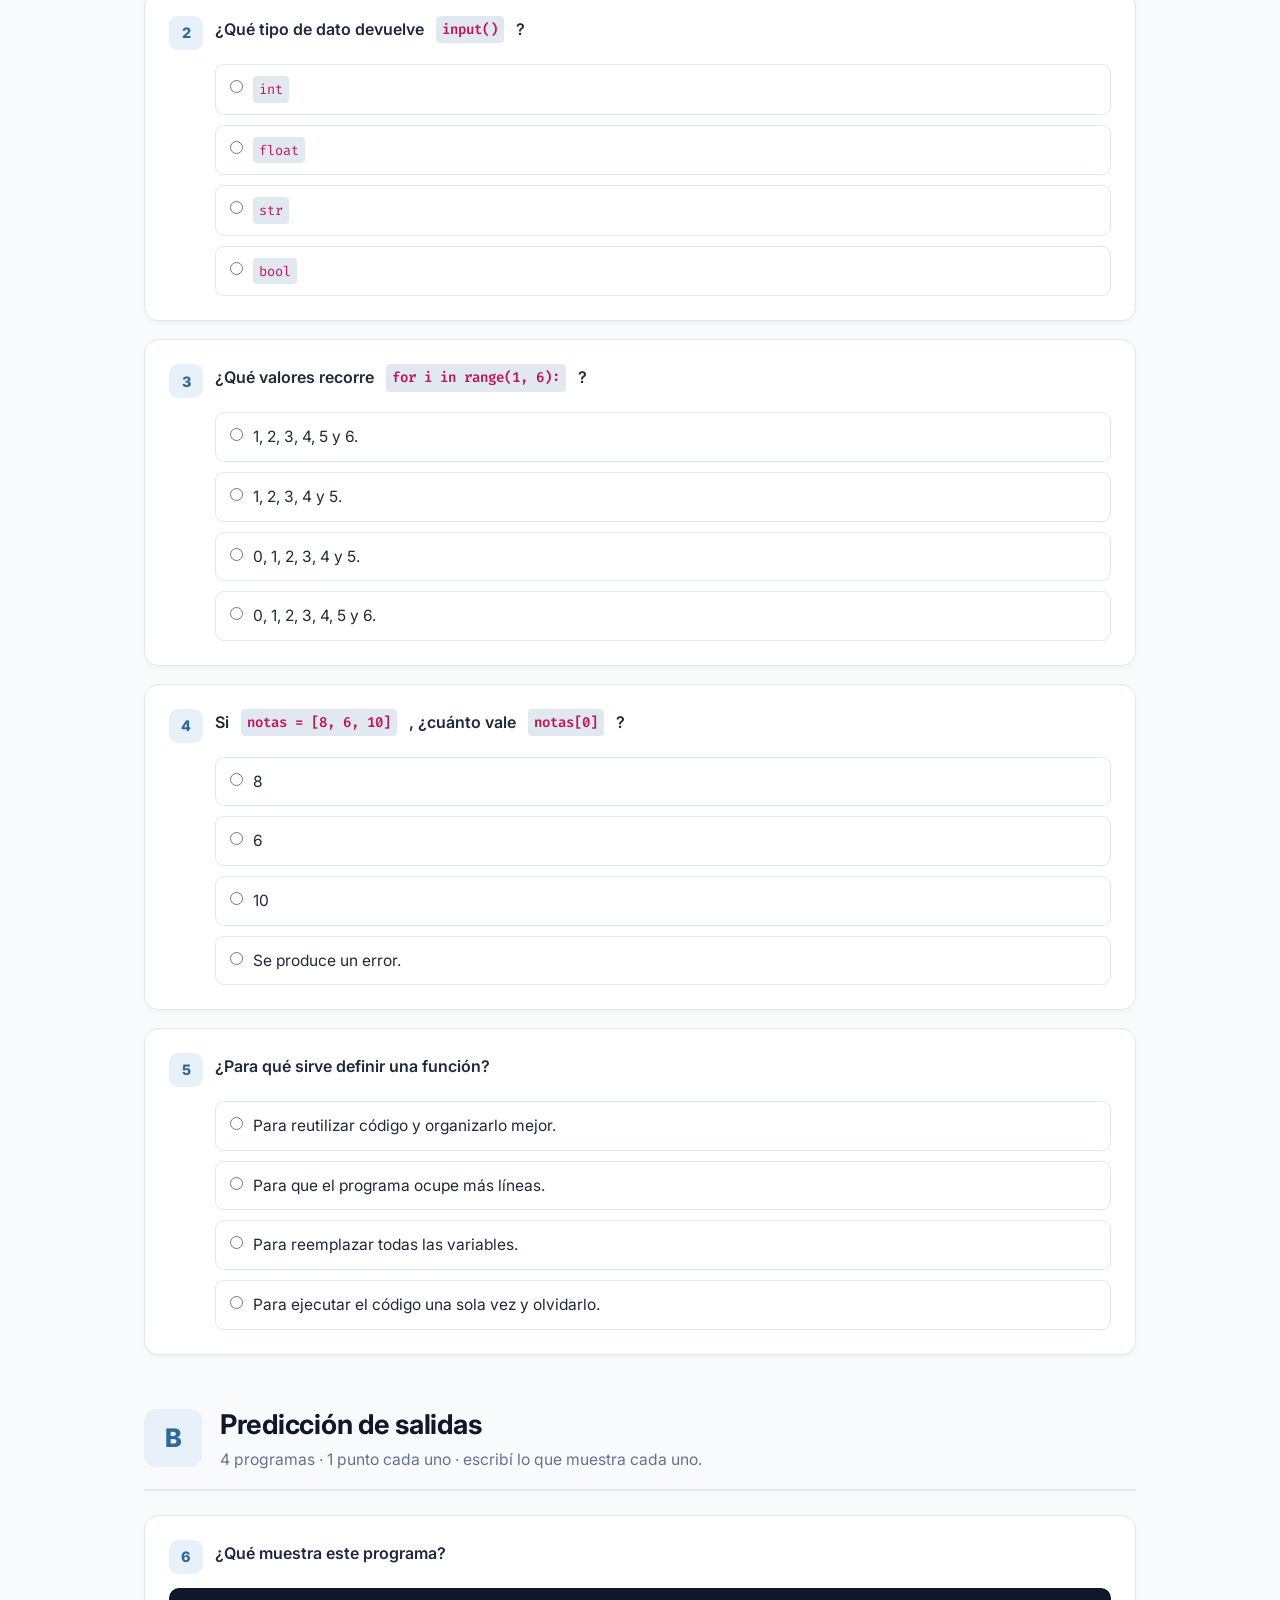
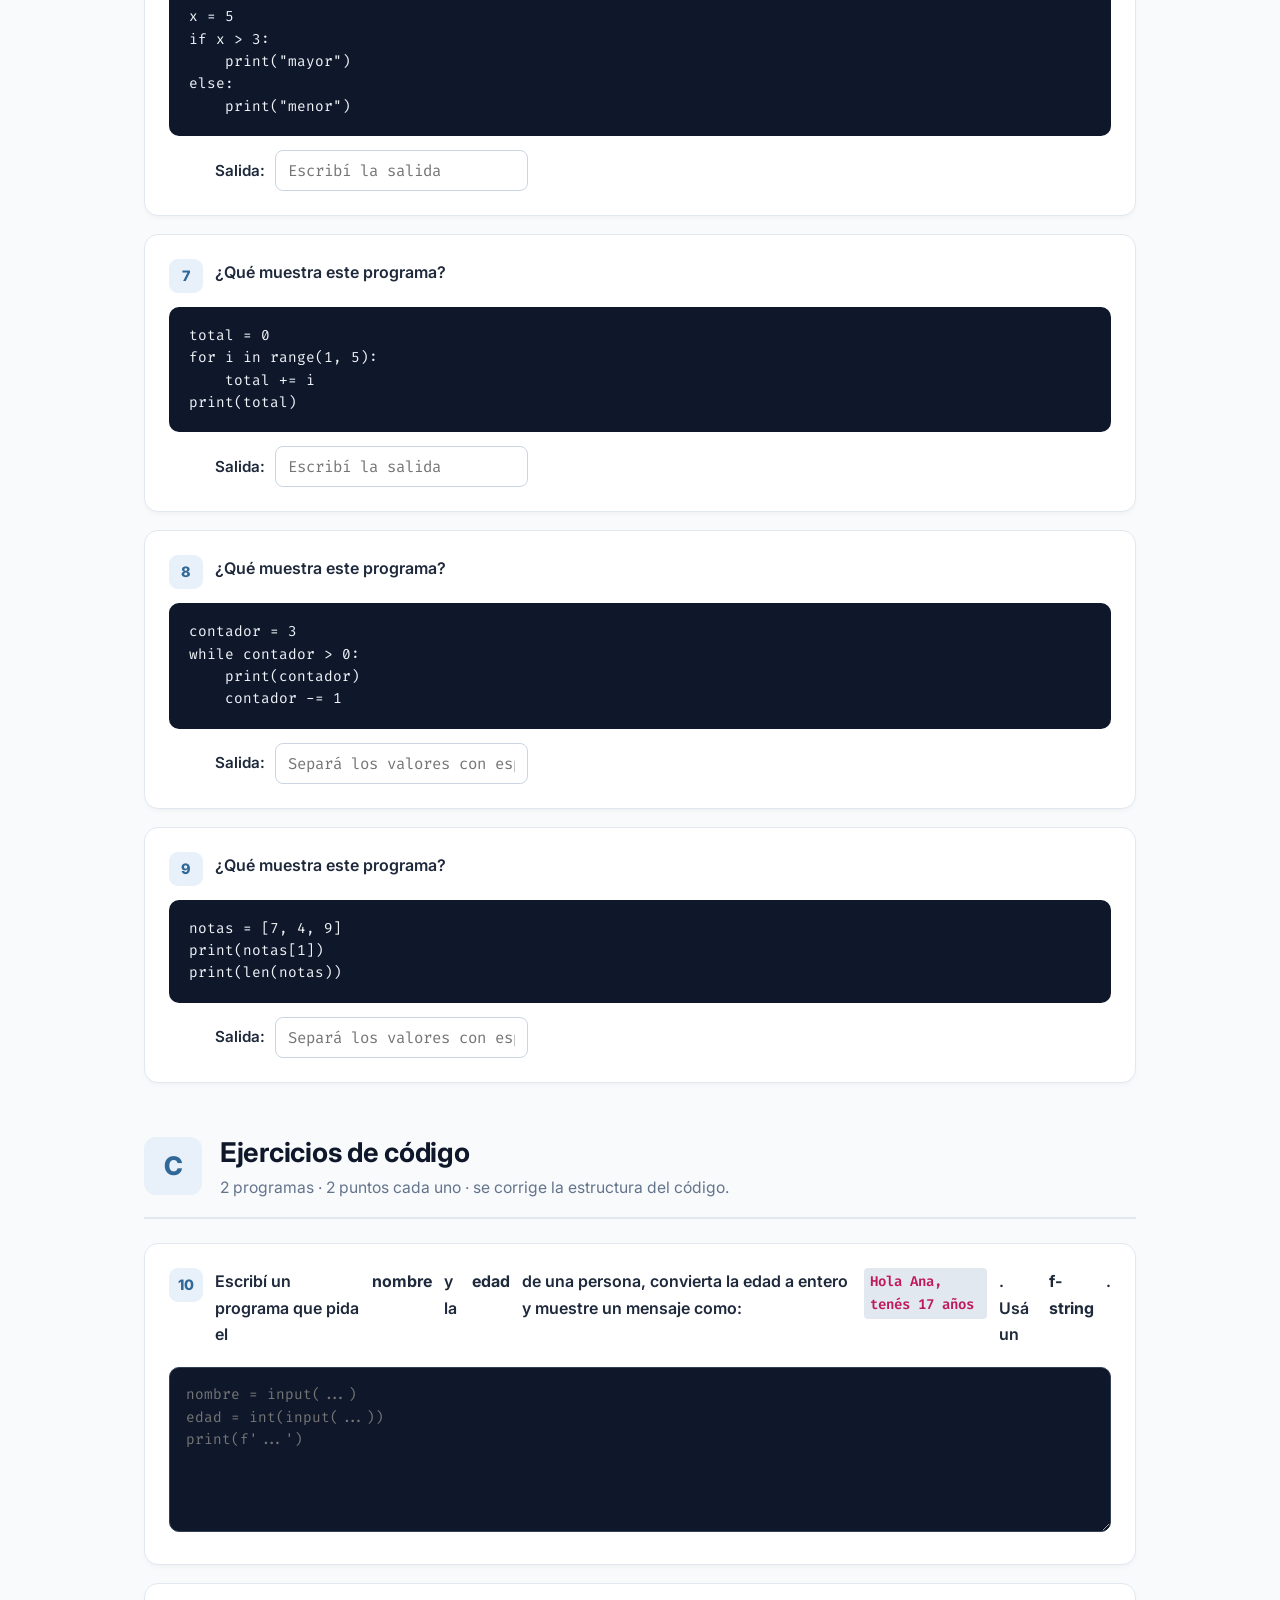
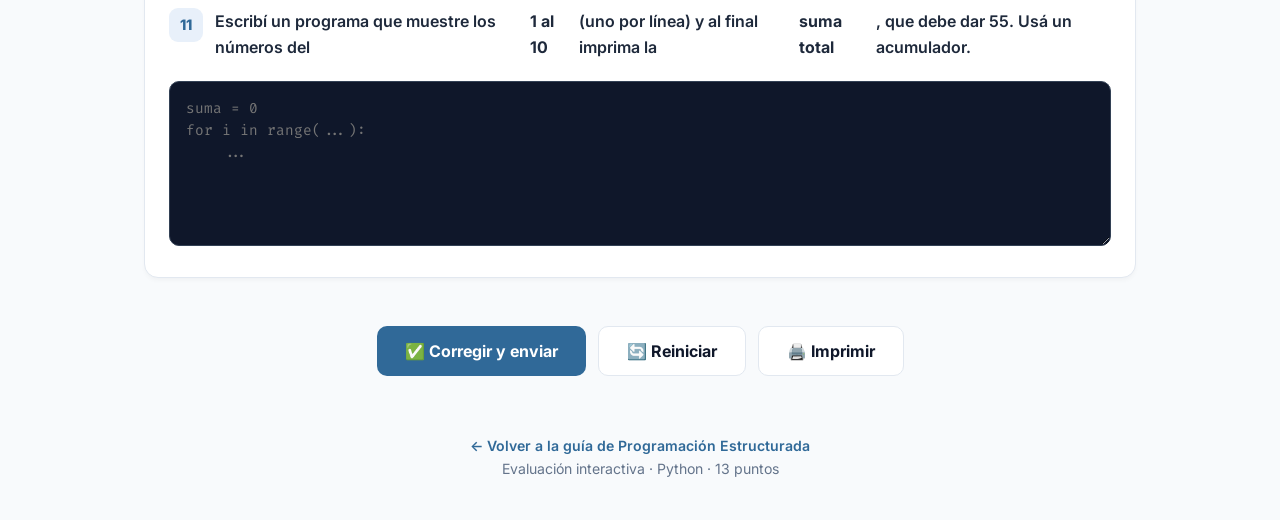
==== commit eb1c83d4: "Un solo intento, envio de nota por correo y correccion con acumulador libre" ====
--- a/index.html
+++ b/index.html
@@ -507,6 +507,58 @@
         footer a { color: var(--python-blue); font-weight: 600; text-decoration: none; }
         footer a:hover { text-decoration: underline; }
 
+        /* ---------- Aviso de envío y bloqueo ---------- */
+        .aviso-envio {
+            display: none;
+            background: #f0fdf4;
+            border: 1px solid #86efac;
+            color: #166534;
+            border-radius: 12px;
+            padding: 16px 20px;
+            margin: 0 0 26px;
+            font-size: 0.95rem;
+            line-height: 1.6;
+        }
+
+        .aviso-envio.visible { display: block; }
+        .aviso-envio.error { background: #fef2f2; border-color: #fca5a5; color: #991b1b; }
+
+        .estado-envio {
+            display: none;
+            margin-top: 14px;
+            font-size: 0.95rem;
+            font-weight: 600;
+            color: var(--text-muted);
+        }
+
+        body.calificado .estado-envio { display: block; }
+        .estado-envio.ok { color: #15803d; }
+        .estado-envio.fail { color: #b91c1c; }
+        .estado-envio a { color: inherit; }
+
+        .resumen-errores {
+            display: none;
+            margin: 18px auto 0;
+            max-width: 660px;
+            text-align: left;
+            background: #fffbeb;
+            border: 1px solid #fde68a;
+            border-radius: 10px;
+            padding: 14px 18px;
+            font-size: 0.93rem;
+            color: #78350f;
+            line-height: 1.6;
+        }
+
+        body.calificado .resumen-errores { display: block; }
+        .resumen-errores.sin-errores { background: #f0fdf4; border-color: #86efac; color: #166534; }
+        .resumen-errores b { color: inherit; }
+
+        body.enviada .pregunta { border-color: #cbd5e1; }
+        body.enviada input:disabled,
+        body.enviada textarea:disabled { background: #f1f5f9; color: #475569; cursor: not-allowed; }
+        body.enviada .editor:disabled { background: #0f172a; color: #94a3b8; }
+
         @media (max-width: 700px) {
             .hero h1 { font-size: 2rem; }
             .datos-alumno { grid-template-columns: 1fr; }
@@ -558,6 +610,8 @@
                 <li>En la <strong>Parte A</strong> marcá una sola opción por pregunta.</li>
                 <li>En la <strong>Parte B</strong> escribí la salida exacta del programa. Si son varias líneas, separalas con un espacio.</li>
                 <li>En la <strong>Parte C</strong> escribí el código completo en Python. El corrector revisa la estructura, no ejecuta el programa.</li>
+                <li>La evaluación se puede realizar <strong>una sola vez</strong>. Al presionar <strong>Corregir y enviar</strong> ya no se puede modificar.</li>
+                <li>Al corregir, la <strong>nota y la corrección</strong> se envían automáticamente a <strong>tecnicaunodocke@gmail.com</strong>.</li>
                 <li>Al terminar, presioná <strong>Corregir evaluación</strong>. Vas a ver el puntaje y la explicación de cada respuesta.</li>
             </ul>
 
@@ -770,10 +824,12 @@
 
     <!-- ================= RESULTADO ================= -->
     <div class="acciones no-print">
-        <button type="button" class="btn btn-primario" id="btn-corregir">✅ Corregir evaluación</button>
+        <button type="button" class="btn btn-primario" id="btn-corregir">✅ Corregir y enviar</button>
         <button type="button" class="btn btn-secundario" id="btn-reiniciar">🔄 Reiniciar</button>
         <button type="button" class="btn btn-secundario" id="btn-imprimir">🖨️ Imprimir</button>
     </div>
+
+    <div class="aviso-envio" id="aviso-envio" role="status"></div>
 
     <section class="resultado" id="resultado" aria-live="polite">
         <div class="puntaje-grande"><span id="puntaje-total">0</span><small> / 13 puntos</small></div>
@@ -784,9 +840,11 @@
             <span>Parte B: <b id="puntos-b">0</b> / 4</span>
             <span>Parte C: <b id="puntos-c">0</b> / 4</span>
         </div>
+        <div class="resumen-errores" id="resumen-errores"></div>
         <p class="nota no-print" id="nota-resultado" style="display:none;">
             Las respuestas correctas y las soluciones de referencia ya están visibles en cada consigna.
         </p>
+        <p class="estado-envio" id="estado-envio"></p>
     </section>
 
     <footer>
@@ -800,7 +858,17 @@
 (function () {
     'use strict';
 
+    var MAX_PUNTOS = 13;
+    var CORREO_DOCENTE = 'tecnicaunodocke@gmail.com';
+    var CLAVE_ENVIO = 'evaluacion_python_13_enviada_v1';
+    var bloqueada = false;
+
     /* ---------- Configuración de los ejercicios de código ---------- */
+    function variableAcumuladora(codigo) {
+        var m = codigo.match(/\b([a-z_][a-z0-9_]*)\s*=\s*0\b/);
+        return m ? m[1] : null;
+    }
+
     var EJERCICIOS = {
         c1: [
             { d: 'Pide al menos dos datos con input()', f: function (c) { return (c.match(/\binput\s*\(/g) || []).length >= 2; } },
@@ -812,10 +880,14 @@
         c2: [
             { d: 'Usa un bucle for o while', f: function (c) { return /\b(for|while)\b/.test(c); } },
             { d: 'Recorre del 1 al 10', f: function (c) { return /range\s*\(\s*1\s*,\s*11\s*\)/.test(c) || /range\s*\(\s*(0\s*,\s*)?10\s*\)/.test(c) || /while[^\n]*<=\s*10/.test(c); } },
-            { d: 'Inicializa un acumulador en 0', f: function (c) { return /(suma|total|acum|resultado)\w*\s*=\s*0/.test(c); } },
-            { d: 'Acumula los valores con +=', f: function (c) { return /\+=/.test(c) || /=\s*(suma|total|acum|resultado)\s*\+/.test(c); } },
-            { d: 'Imprime los números y el total', f: function (c) { return (c.match(/print\s*\(/g) || []).length >= 2; } },
-            { d: 'Imprime la suma o el total al final', f: function (c) { return /print\s*\([^)]*(suma|total|acum|resultado)/.test(c); } }
+            { d: 'Inicializa un acumulador en 0 (puede llamarse a, suma, total...)', f: function (c) { return variableAcumuladora(c) !== null; } },
+            { d: 'Acumula con += o con variable = variable + ...', f: function (c) { return /\+=/.test(c) || /\b([a-z_]\w*)\s*=\s*\1\s*\+/.test(c); } },
+            { d: 'Imprime los números y el total', f: function (c) { return (c.match(/\bprint\s*\(/g) || []).length >= 2; } },
+            { d: 'Imprime el acumulador al final', f: function (c) {
+                var v = variableAcumuladora(c);
+                if (!v) return false;
+                return new RegExp('\\bprint\\s*\\([^)]*\\b' + v + '\\b').test(c);
+            } }
         ]
     };
 
@@ -837,14 +909,33 @@
         return Number.isInteger(n) ? String(n) : n.toFixed(1);
     }
 
+    function redondear(n) {
+        return Math.round(n * 10) / 10;
+    }
+
+    function numero(pregunta) {
+        var el = pregunta.querySelector('.num-preg');
+        return el ? el.textContent.trim() : '?';
+    }
+
+    function fechaLegible(iso) {
+        try { return new Date(iso).toLocaleDateString('es-AR'); } catch (e) { return ''; }
+    }
+
     /* ---------- Corrección ---------- */
-    function corregir() {
+    function evaluar() {
         var puntosA = 0;
         var puntosB = 0;
         var puntosC = 0;
+        var erroresA = [];
+        var erroresB = [];
+        var erroresC = [];
+        var lineas = [];
+        var respuestas = { mc: {}, salidas: {}, codigo: {} };
 
         /* Parte A */
         document.querySelectorAll('.mc').forEach(function (pregunta) {
+            var n = numero(pregunta);
             var correcta = pregunta.dataset.correcta;
             var marcada = pregunta.querySelector('input[type="radio"]:checked');
             var elegida = marcada ? marcada.value : null;
@@ -856,33 +947,57 @@
 
             var labelCorrecta = pregunta.querySelector('.opciones label[data-op="' + correcta + '"]');
             if (labelCorrecta) labelCorrecta.classList.add('opcion-correcta');
+
+            var textoCorrecta = labelCorrecta ? labelCorrecta.textContent.trim() : correcta;
+            var textoElegida = '(sin responder)';
+            if (marcada) {
+                var labelElegida = marcada.closest('label');
+                textoElegida = labelElegida ? labelElegida.textContent.trim() : elegida;
+            }
+
+            respuestas.mc[pregunta.querySelector('input').name] = elegida || '';
 
             if (elegida === correcta) {
                 puntosA++;
                 pregunta.classList.add('correcta');
             } else {
                 pregunta.classList.add('incorrecta');
-                if (elegida) {
-                    var labelElegida = pregunta.querySelector('.opciones label[data-op="' + elegida + '"]');
-                    if (labelElegida) labelElegida.classList.add('opcion-elegida-mal');
+                erroresA.push(n);
+                if (marcada) {
+                    var labelMal = pregunta.querySelector('.opciones label[data-op="' + elegida + '"]');
+                    if (labelMal) labelMal.classList.add('opcion-elegida-mal');
                 }
             }
+
+            lineas.push(n + ') Opción múltiple');
+            lineas.push('   Respuesta: ' + textoElegida);
+            lineas.push('   Correcta:  ' + textoCorrecta);
+            lineas.push('   Resultado: ' + (elegida === correcta ? 'OK' : 'ERROR'));
         });
 
         /* Parte B */
         document.querySelectorAll('.salida').forEach(function (pregunta) {
+            var n = numero(pregunta);
             var aceptadas = pregunta.dataset.aceptadas.split('|').map(normalizar);
             var campo = pregunta.querySelector('input');
             var valor = normalizar(campo.value);
             var ok = aceptadas.indexOf(valor) !== -1;
 
+            respuestas.salidas[campo.id] = campo.value;
+
             pregunta.classList.remove('correcta', 'incorrecta');
             if (ok) {
                 puntosB++;
                 pregunta.classList.add('correcta');
-            } else if (valor !== '') {
+            } else {
                 pregunta.classList.add('incorrecta');
+                erroresB.push(valor === '' ? n + ' (sin responder)' : n);
             }
+
+            lineas.push(n + ') Salida de programa');
+            lineas.push('   Respuesta: ' + (campo.value.trim() || '(sin responder)'));
+            lineas.push('   Esperada:  ' + pregunta.dataset.aceptadas.split('|')[0]);
+            lineas.push('   Resultado: ' + (ok ? 'OK' : 'ERROR'));
         });
 
         /* Parte C */
@@ -894,6 +1009,8 @@
             var codigo = area.value.toLowerCase();
             var checks = EJERCICIOS[id];
             var aprobados = 0;
+
+            respuestas.codigo[id] = area.value;
 
             var items = checks.map(function (check) {
                 var paso = false;
@@ -906,18 +1023,35 @@
             var puntos = (aprobados / checks.length) * PUNTOS_POR_EJERCICIO;
             puntosC += puntos;
 
+            var card = area.closest('.pregunta');
+            var n = card ? numero(card) : id;
+            if (puntos < PUNTOS_POR_EJERCICIO) {
+                erroresC.push(n + ' (faltan requisitos)');
+            }
+
             contenedor.innerHTML =
                 '<strong class="puntos-code">' + formatear(puntos) + ' / ' + PUNTOS_POR_EJERCICIO + ' puntos</strong>' +
                 '<ul>' + items + '</ul>';
+
+            lineas.push(n + ') Ejercicio de código (' + formatear(puntos) + ' / ' + PUNTOS_POR_EJERCICIO + ' puntos)');
+            checks.forEach(function (check, i) {
+                var paso = false;
+                try { paso = check.f(codigo); } catch (e) { paso = false; }
+                lineas.push('   ' + (paso ? 'OK: ' : 'FALTA: ') + check.d);
+            });
+            lineas.push('   Código enviado:');
+            area.value.split('\n').forEach(function (l) {
+                lineas.push('   ' + l);
+            });
         });
 
-        var total = Math.round((puntosA + puntosB + puntosC) * 10) / 10;
+        var total = redondear(puntosA + puntosB + puntosC);
 
         document.getElementById('puntaje-total').textContent = formatear(total);
         document.getElementById('puntos-a').textContent = puntosA;
         document.getElementById('puntos-b').textContent = puntosB;
-        document.getElementById('puntos-c').textContent = formatear(Math.round(puntosC * 10) / 10);
-        document.getElementById('barra-fill').style.width = (total / 13 * 100) + '%';
+        document.getElementById('puntos-c').textContent = formatear(redondear(puntosC));
+        document.getElementById('barra-fill').style.width = (total / MAX_PUNTOS * 100) + '%';
 
         var mensaje;
         if (total >= 12) {
@@ -932,14 +1066,180 @@
         document.getElementById('mensaje').textContent = mensaje;
         document.getElementById('nota-resultado').style.display = 'block';
 
+        var partesError = [];
+        if (erroresA.length) partesError.push('Preguntas ' + erroresA.join(', '));
+        if (erroresB.length) partesError.push('Salidas ' + erroresB.join(', '));
+        if (erroresC.length) partesError.push('Código ' + erroresC.join(', '));
+        var erroresTexto = partesError.join(' · ');
+
+        var resumen = document.getElementById('resumen-errores');
+        if (!erroresTexto) {
+            resumen.className = 'resumen-errores sin-errores';
+            resumen.innerHTML = '🎯 <b>Sin errores.</b> Respondiste todo correctamente.';
+        } else {
+            resumen.className = 'resumen-errores';
+            resumen.innerHTML = '⚠️ <b>Errores a revisar:</b> ' + erroresTexto +
+                '. Mirá la explicación de cada consigna marcada en rojo.';
+        }
+
         document.querySelector('.resultado').classList.add('visible');
         document.body.classList.add('calificado');
 
+        return {
+            total: total,
+            puntosA: puntosA,
+            puntosB: puntosB,
+            puntosC: redondear(puntosC),
+            erroresA: erroresA,
+            erroresB: erroresB,
+            erroresC: erroresC,
+            erroresTexto: erroresTexto,
+            detalle: lineas.join('\n'),
+            respuestas: respuestas
+        };
+    }
+
+    /* ---------- Guardado local (un solo intento) ---------- */
+    function datosEnvio(res) {
+        return {
+            nombre: document.getElementById('alumno-nombre').value.trim(),
+            curso: document.getElementById('alumno-curso').value.trim(),
+            fecha: document.getElementById('alumno-fecha').value,
+            total: res.total,
+            puntosA: res.puntosA,
+            puntosB: res.puntosB,
+            puntosC: res.puntosC,
+            erroresTexto: res.erroresTexto,
+            detalle: res.detalle,
+            respuestas: res.respuestas,
+            momento: new Date().toISOString()
+        };
+    }
+
+    function guardar(datos) {
+        try { localStorage.setItem(CLAVE_ENVIO, JSON.stringify(datos)); } catch (e) { /* sin almacenamiento */ }
+    }
+
+    function leerGuardado() {
+        try {
+            var raw = localStorage.getItem(CLAVE_ENVIO);
+            return raw ? JSON.parse(raw) : null;
+        } catch (e) {
+            return null;
+        }
+    }
+
+    function restaurar(d) {
+        if (!d) return;
+        document.getElementById('alumno-nombre').value = d.nombre || '';
+        document.getElementById('alumno-curso').value = d.curso || '';
+        if (d.fecha) document.getElementById('alumno-fecha').value = d.fecha;
+
+        Object.keys(d.respuestas.mc || {}).forEach(function (name) {
+            var valor = d.respuestas.mc[name];
+            var radio = document.querySelector('input[name="' + name + '"][value="' + valor + '"]');
+            if (radio) radio.checked = true;
+        });
+        Object.keys(d.respuestas.salidas || {}).forEach(function (id) {
+            var el = document.getElementById(id);
+            if (el) el.value = d.respuestas.salidas[id];
+        });
+        Object.keys(d.respuestas.codigo || {}).forEach(function (id) {
+            var el = document.getElementById(id);
+            if (el) el.value = d.respuestas.codigo[id];
+        });
+    }
+
+    function bloquear(mensaje) {
+        bloqueada = true;
+        document.body.classList.add('enviada');
+
+        document.querySelectorAll('input, textarea').forEach(function (el) {
+            el.disabled = true;
+        });
+
+        var corrige = document.getElementById('btn-corregir');
+        var reinicia = document.getElementById('btn-reiniciar');
+        if (corrige) corrige.style.display = 'none';
+        if (reinicia) reinicia.style.display = 'none';
+
+        var aviso = document.getElementById('aviso-envio');
+        aviso.innerHTML = mensaje;
+        aviso.classList.add('visible');
+    }
+
+    /* ---------- Envío por correo ---------- */
+    function enviarCorreo(res) {
+        var estado = document.getElementById('estado-envio');
+        estado.className = 'estado-envio';
+        estado.textContent = 'Enviando la nota y la corrección por correo...';
+
+        var d = datosEnvio(res);
+        var asunto = 'Evaluación Python · ' + (d.nombre || 'Sin nombre') + ' · ' + formatear(res.total) + '/13';
+
+        var cuerpo = {
+            _subject: asunto,
+            _captcha: 'false',
+            Nombre: d.nombre || '(sin completar)',
+            Curso: d.curso || '(sin completar)',
+            Fecha: d.fecha || '(sin completar)',
+            Nota: formatear(res.total) + ' / 13',
+            'Parte A': res.puntosA + ' / 5',
+            'Parte B': res.puntosB + ' / 4',
+            'Parte C': formatear(res.puntosC) + ' / 4',
+            Errores: res.erroresTexto || 'Sin errores',
+            Correccion: res.detalle
+        };
+
+        fetch('https://formsubmit.co/ajax/' + CORREO_DOCENTE, {
+            method: 'POST',
+            headers: { 'Content-Type': 'application/json', 'Accept': 'application/json' },
+            body: JSON.stringify(cuerpo)
+        })
+        .then(function (r) {
+            if (!r.ok) throw new Error('HTTP ' + r.status);
+            return r.json();
+        })
+        .then(function () {
+            estado.className = 'estado-envio ok';
+            estado.textContent = '✅ Nota y corrección enviadas a ' + CORREO_DOCENTE + '.';
+        })
+        .catch(function () {
+            var mailto = 'mailto:' + CORREO_DOCENTE +
+                '?subject=' + encodeURIComponent(asunto) +
+                '&body=' + encodeURIComponent(
+                    'Nombre: ' + (d.nombre || '') +
+                    '\nCurso: ' + (d.curso || '') +
+                    '\nFecha: ' + (d.fecha || '') +
+                    '\nNota: ' + formatear(res.total) + '/13' +
+                    '\n\n' + res.detalle
+                );
+            estado.className = 'estado-envio fail';
+            estado.innerHTML = '⚠️ No se pudo enviar automáticamente. ' +
+                '<a href="' + mailto + '">Enviar la corrección por correo</a>.';
+        });
+    }
+
+    /* ---------- Corrección con envío único ---------- */
+    function corregir() {
+        if (bloqueada) return;
+
+        var res = evaluar();
+        var datos = datosEnvio(res);
+        guardar(datos);
+
+        bloquear('🔒 <b>Evaluación enviada.</b> Tu nota es <b>' + formatear(res.total) +
+            ' / 13</b> y la corrección se envía a ' + CORREO_DOCENTE +
+            '. No se puede volver a realizar ni modificar.');
+
+        enviarCorreo(res);
+
         document.getElementById('resultado').scrollIntoView({ behavior: 'smooth', block: 'start' });
     }
 
-    /* ---------- Reinicio ---------- */
+    /* ---------- Reinicio (solo antes de enviar) ---------- */
     function reiniciar() {
+        if (bloqueada) return;
         if (!confirm('¿Borrar todas tus respuestas y empezar de nuevo?')) return;
 
         document.querySelectorAll('input[type="radio"]').forEach(function (r) { r.checked = false; });
@@ -962,14 +1262,44 @@
         document.getElementById('barra-fill').style.width = '0';
         document.getElementById('mensaje').textContent = 'Corregí la evaluación para ver tu puntaje.';
         document.getElementById('nota-resultado').style.display = 'none';
+        document.getElementById('estado-envio').textContent = '';
+        document.getElementById('resumen-errores').innerHTML = '';
+        document.getElementById('resumen-errores').className = 'resumen-errores';
 
         window.scrollTo({ top: 0, behavior: 'smooth' });
+    }
+
+    /* ---------- Inicio ---------- */
+    function iniciar() {
+        var fecha = document.getElementById('alumno-fecha');
+        if (fecha && !fecha.value) {
+            var hoy = new Date();
+            var mes = String(hoy.getMonth() + 1).padStart(2, '0');
+            var dia = String(hoy.getDate()).padStart(2, '0');
+            fecha.value = hoy.getFullYear() + '-' + mes + '-' + dia;
+        }
+
+        var guardado = leerGuardado();
+        if (guardado) {
+            restaurar(guardado);
+            evaluar();
+            bloquear('🔒 <b>Esta evaluación ya fue enviada</b>' +
+                (guardado.momento ? ' el ' + fechaLegible(guardado.momento) : '') +
+                ' con una nota de <b>' + formatear(guardado.total) + ' / 13</b>. ' +
+                'Solo se puede realizar una vez desde este navegador. ' +
+                'Si necesitás rendirla de nuevo, hablá con el docente.');
+            setTimeout(function () {
+                document.getElementById('resultado').scrollIntoView({ behavior: 'smooth', block: 'start' });
+            }, 300);
+        }
     }
 
     /* ---------- Eventos ---------- */
     document.getElementById('btn-corregir').addEventListener('click', corregir);
     document.getElementById('btn-reiniciar').addEventListener('click', reiniciar);
     document.getElementById('btn-imprimir').addEventListener('click', function () { window.print(); });
+
+    iniciar();
 })();
 </script>
 
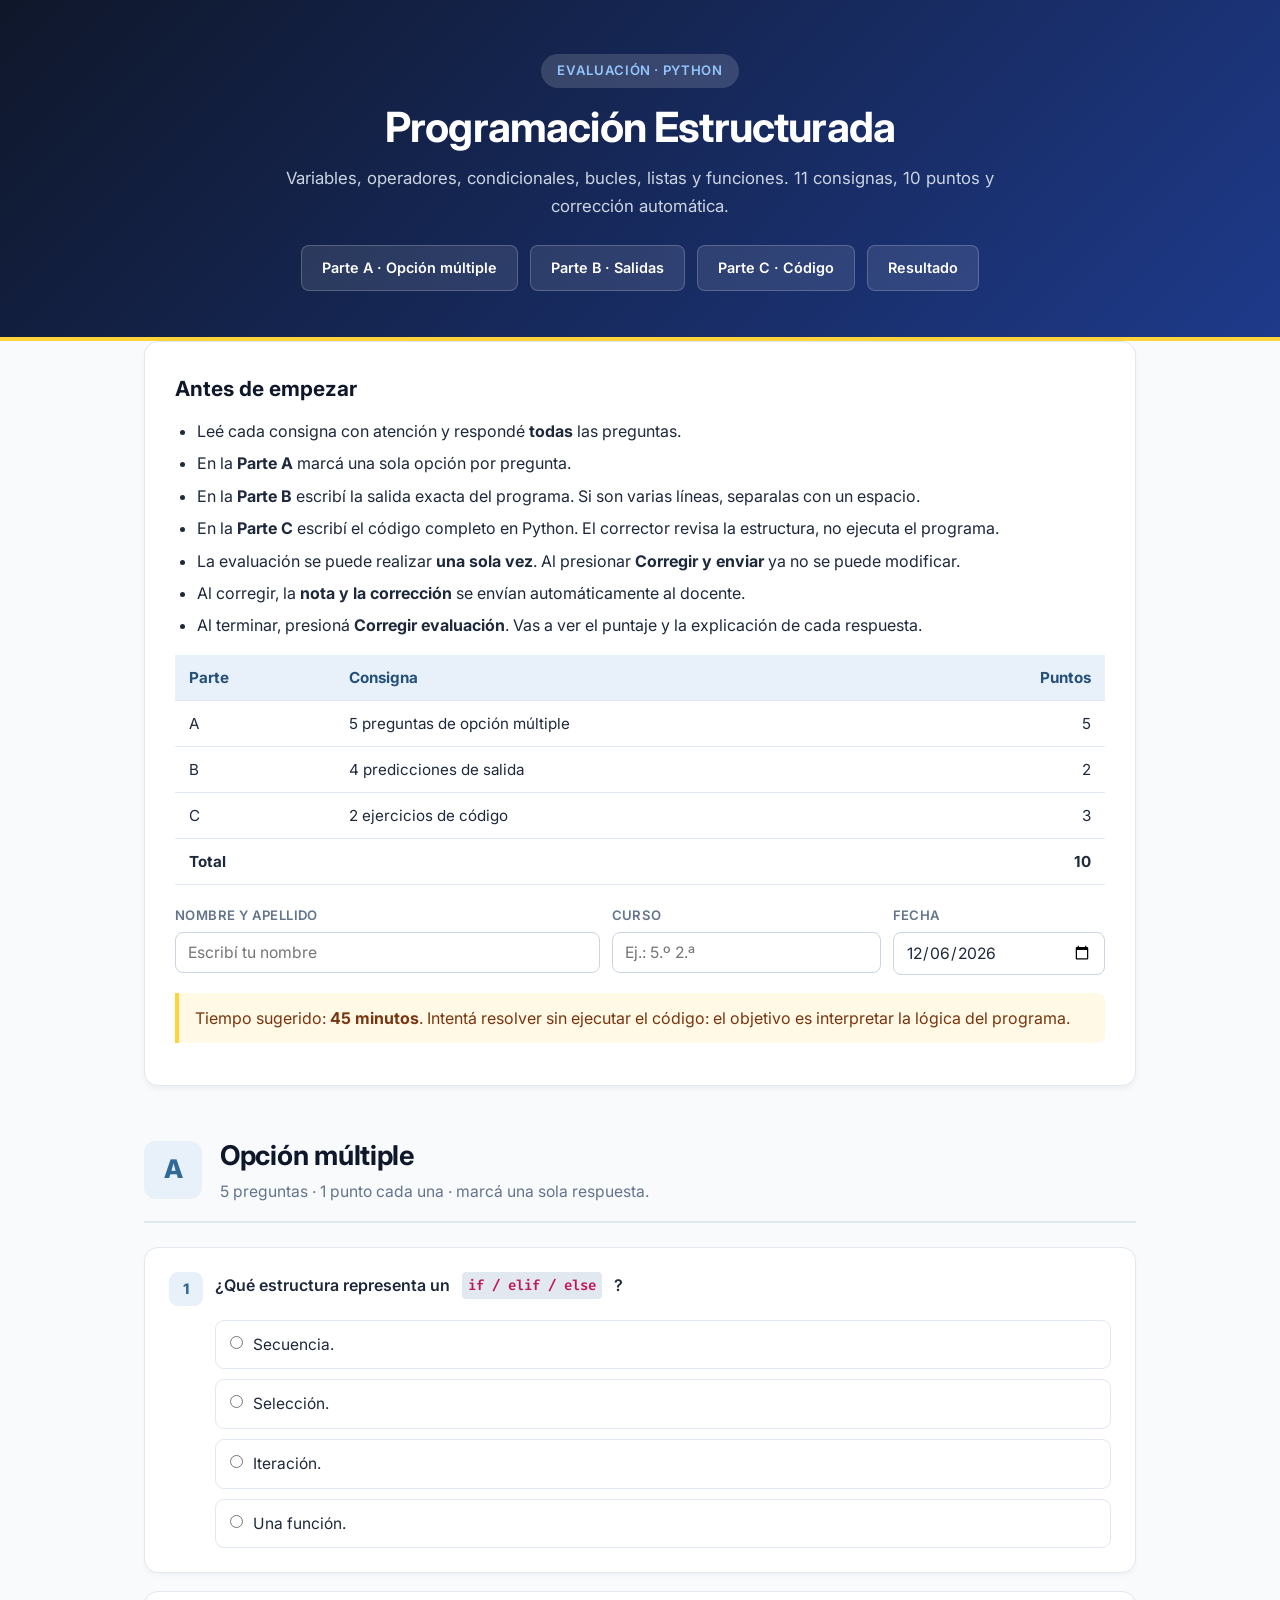
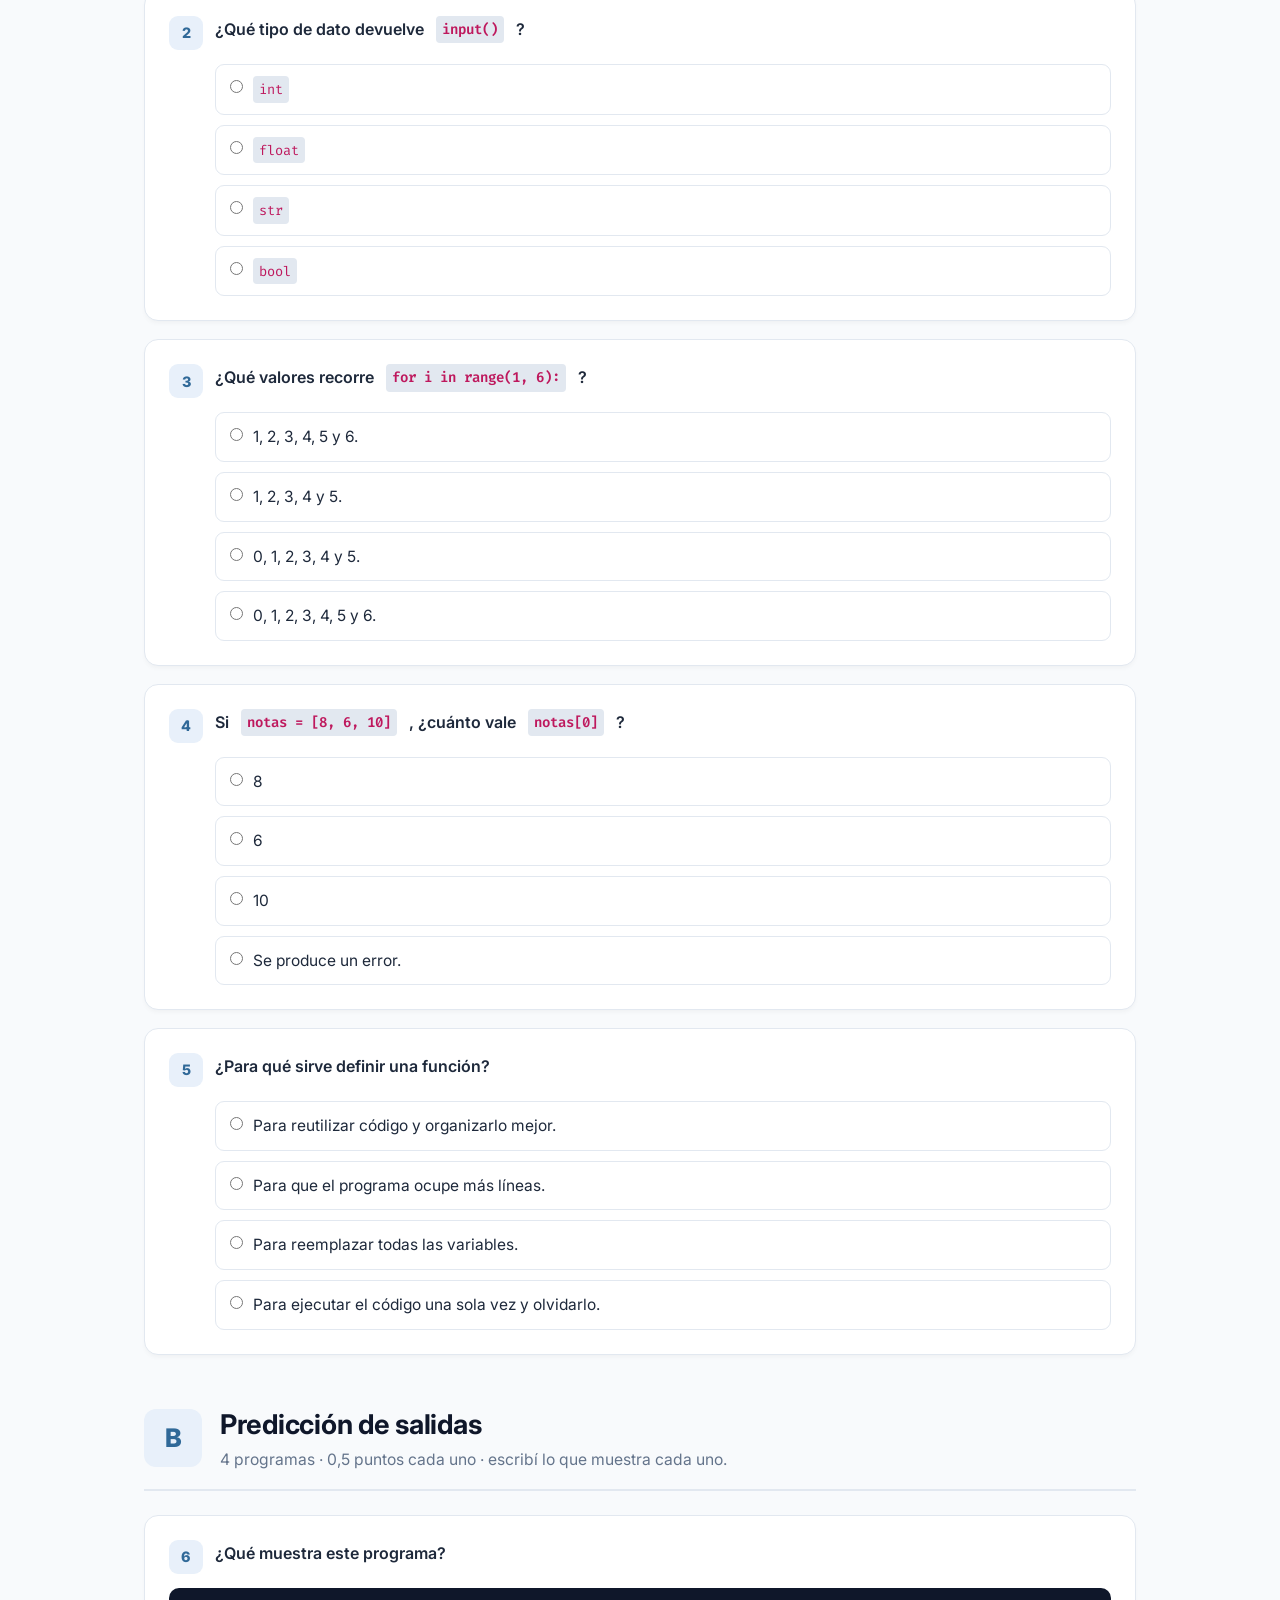
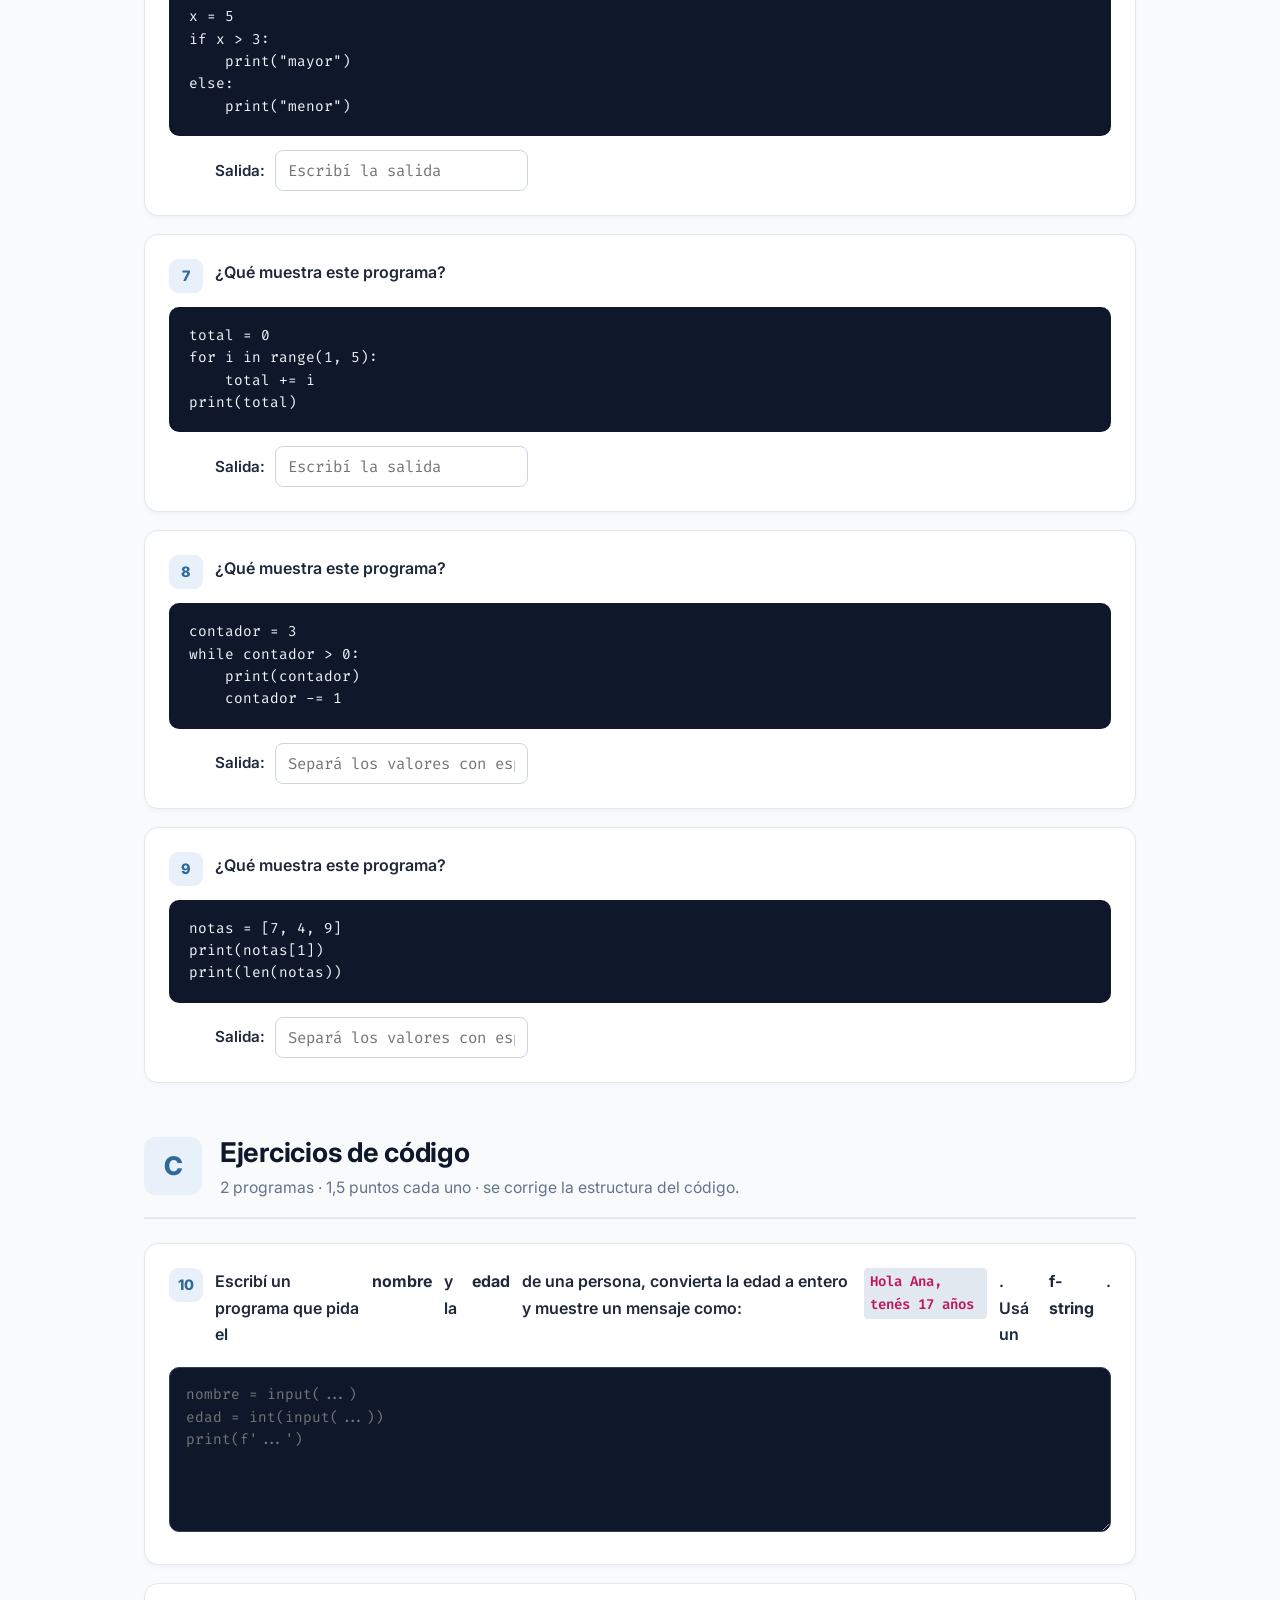
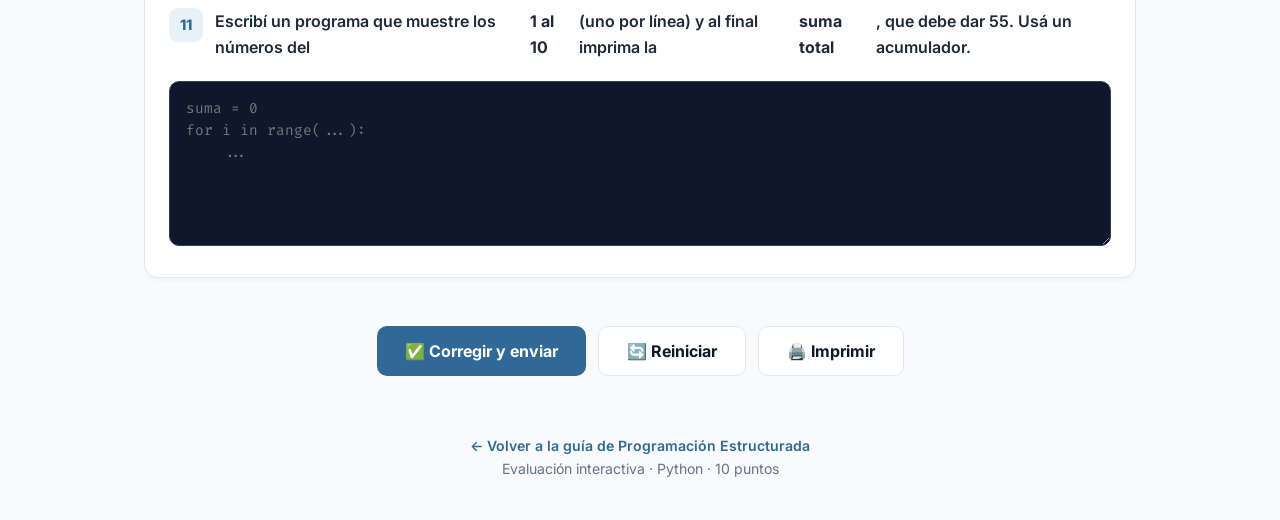
==== commit 105f98f9: "Nota sobre 10 y correo del docente oculto en la interfaz" ====
--- a/index.html
+++ b/index.html
@@ -588,7 +588,7 @@
         <h1>Programación Estructurada</h1>
         <p class="subtitulo">
             Variables, operadores, condicionales, bucles, listas y funciones.
-            11 consignas, 13 puntos y corrección automática.
+            11 consignas, 10 puntos y corrección automática.
         </p>
         <div class="nav-rapida">
             <a href="#parte-a" class="btn-enlace">Parte A · Opción múltiple</a>
@@ -611,7 +611,7 @@
                 <li>En la <strong>Parte B</strong> escribí la salida exacta del programa. Si son varias líneas, separalas con un espacio.</li>
                 <li>En la <strong>Parte C</strong> escribí el código completo en Python. El corrector revisa la estructura, no ejecuta el programa.</li>
                 <li>La evaluación se puede realizar <strong>una sola vez</strong>. Al presionar <strong>Corregir y enviar</strong> ya no se puede modificar.</li>
-                <li>Al corregir, la <strong>nota y la corrección</strong> se envían automáticamente a <strong>tecnicaunodocke@gmail.com</strong>.</li>
+                <li>Al corregir, la <strong>nota y la corrección</strong> se envían automáticamente al docente.</li>
                 <li>Al terminar, presioná <strong>Corregir evaluación</strong>. Vas a ver el puntaje y la explicación de cada respuesta.</li>
             </ul>
 
@@ -621,9 +621,9 @@
                 </thead>
                 <tbody>
                     <tr><td>A</td><td>5 preguntas de opción múltiple</td><td>5</td></tr>
-                    <tr><td>B</td><td>4 predicciones de salida</td><td>4</td></tr>
-                    <tr><td>C</td><td>2 ejercicios de código</td><td>4</td></tr>
-                    <tr><td colspan="2"><strong>Total</strong></td><td><strong>13</strong></td></tr>
+                    <tr><td>B</td><td>4 predicciones de salida</td><td>2</td></tr>
+                    <tr><td>C</td><td>2 ejercicios de código</td><td>3</td></tr>
+                    <tr><td colspan="2"><strong>Total</strong></td><td><strong>10</strong></td></tr>
                 </tbody>
             </table>
 
@@ -723,7 +723,7 @@
             <span class="numero-paso">B</span>
             <div>
                 <h2>Predicción de salidas</h2>
-                <p>4 programas · 1 punto cada uno · escribí lo que muestra cada uno.</p>
+                <p>4 programas · 0,5 puntos cada uno · escribí lo que muestra cada uno.</p>
             </div>
         </div>
 
@@ -786,7 +786,7 @@
             <span class="numero-paso">C</span>
             <div>
                 <h2>Ejercicios de código</h2>
-                <p>2 programas · 2 puntos cada uno · se corrige la estructura del código.</p>
+                <p>2 programas · 1,5 puntos cada uno · se corrige la estructura del código.</p>
             </div>
         </div>
 
@@ -832,13 +832,13 @@
     <div class="aviso-envio" id="aviso-envio" role="status"></div>
 
     <section class="resultado" id="resultado" aria-live="polite">
-        <div class="puntaje-grande"><span id="puntaje-total">0</span><small> / 13 puntos</small></div>
+        <div class="puntaje-grande"><span id="puntaje-total">0</span><small> / 10 puntos</small></div>
         <div class="barra"><div class="barra-fill" id="barra-fill"></div></div>
         <p id="mensaje">Corregí la evaluación para ver tu puntaje.</p>
         <div class="desglose">
             <span>Parte A: <b id="puntos-a">0</b> / 5</span>
-            <span>Parte B: <b id="puntos-b">0</b> / 4</span>
-            <span>Parte C: <b id="puntos-c">0</b> / 4</span>
+            <span>Parte B: <b id="puntos-b">0</b> / 2</span>
+            <span>Parte C: <b id="puntos-c">0</b> / 3</span>
         </div>
         <div class="resumen-errores" id="resumen-errores"></div>
         <p class="nota no-print" id="nota-resultado" style="display:none;">
@@ -849,7 +849,7 @@
 
     <footer>
         <p><a href="guia.html">← Volver a la guía de Programación Estructurada</a></p>
-        <p>Evaluación interactiva · Python · 13 puntos</p>
+        <p>Evaluación interactiva · Python · 10 puntos</p>
     </footer>
 
 </main>
@@ -858,9 +858,10 @@
 (function () {
     'use strict';
 
-    var MAX_PUNTOS = 13;
-    var CORREO_DOCENTE = 'tecnicaunodocke@gmail.com';
-    var CLAVE_ENVIO = 'evaluacion_python_13_enviada_v1';
+    var MAX_PUNTOS = 10;
+    var PUNTOS_POR_SALIDA = 0.5;
+    var CORREO_DOCENTE = atob('dGVjbmljYXVub2RvY2tlQGdtYWlsLmNvbQ==');
+    var CLAVE_ENVIO = 'evaluacion_python_10_enviada_v1';
     var bloqueada = false;
 
     /* ---------- Configuración de los ejercicios de código ---------- */
@@ -891,7 +892,7 @@
         ]
     };
 
-    var PUNTOS_POR_EJERCICIO = 2;
+    var PUNTOS_POR_EJERCICIO = 1.5;
 
     /* ---------- Utilidades ---------- */
     function normalizar(texto) {
@@ -987,7 +988,7 @@
 
             pregunta.classList.remove('correcta', 'incorrecta');
             if (ok) {
-                puntosB++;
+                puntosB += PUNTOS_POR_SALIDA;
                 pregunta.classList.add('correcta');
             } else {
                 pregunta.classList.add('incorrecta');
@@ -1049,16 +1050,16 @@
 
         document.getElementById('puntaje-total').textContent = formatear(total);
         document.getElementById('puntos-a').textContent = puntosA;
-        document.getElementById('puntos-b').textContent = puntosB;
+        document.getElementById('puntos-b').textContent = formatear(redondear(puntosB));
         document.getElementById('puntos-c').textContent = formatear(redondear(puntosC));
         document.getElementById('barra-fill').style.width = (total / MAX_PUNTOS * 100) + '%';
 
         var mensaje;
-        if (total >= 12) {
+        if (total >= 9) {
             mensaje = '🌟 Excelente. Dominás los fundamentos de la programación estructurada.';
-        } else if (total >= 9) {
+        } else if (total >= 7) {
             mensaje = '✅ Muy bien. Tenés una base sólida; revisá los puntos marcados.';
-        } else if (total >= 8) {
+        } else if (total >= 6) {
             mensaje = '👍 Aprobado. Repasá condicionales y bucles antes de avanzar.';
         } else {
             mensaje = '📚 A repasar. Volvé a la guía y practicá los ejercicios.';
@@ -1175,7 +1176,7 @@
         estado.textContent = 'Enviando la nota y la corrección por correo...';
 
         var d = datosEnvio(res);
-        var asunto = 'Evaluación Python · ' + (d.nombre || 'Sin nombre') + ' · ' + formatear(res.total) + '/13';
+        var asunto = 'Evaluación Python · ' + (d.nombre || 'Sin nombre') + ' · ' + formatear(res.total) + '/10';
 
         var cuerpo = {
             _subject: asunto,
@@ -1183,10 +1184,10 @@
             Nombre: d.nombre || '(sin completar)',
             Curso: d.curso || '(sin completar)',
             Fecha: d.fecha || '(sin completar)',
-            Nota: formatear(res.total) + ' / 13',
-            'Parte A': res.puntosA + ' / 5',
-            'Parte B': res.puntosB + ' / 4',
-            'Parte C': formatear(res.puntosC) + ' / 4',
+            Nota: formatear(res.total) + ' / 10',
+            'Parte A': formatear(res.puntosA) + ' / 5',
+            'Parte B': formatear(res.puntosB) + ' / 2',
+            'Parte C': formatear(res.puntosC) + ' / 3',
             Errores: res.erroresTexto || 'Sin errores',
             Correccion: res.detalle
         };
@@ -1200,22 +1201,29 @@
             if (!r.ok) throw new Error('HTTP ' + r.status);
             return r.json();
         })
-        .then(function () {
+        .then(function (data) {
+            if (data && String(data.success) === 'false') {
+                throw new Error(data.message || 'No se pudo entregar el correo');
+            }
             estado.className = 'estado-envio ok';
-            estado.textContent = '✅ Nota y corrección enviadas a ' + CORREO_DOCENTE + '.';
+            estado.textContent = '✅ Nota y corrección enviadas al docente.';
         })
-        .catch(function () {
+        .catch(function (err) {
+            var detalle = err && err.message ? err.message : '';
+            var extra = /activ/i.test(detalle)
+                ? ' El servicio de correo está pendiente de activación: avisá al docente.'
+                : '';
             var mailto = 'mailto:' + CORREO_DOCENTE +
                 '?subject=' + encodeURIComponent(asunto) +
                 '&body=' + encodeURIComponent(
                     'Nombre: ' + (d.nombre || '') +
                     '\nCurso: ' + (d.curso || '') +
                     '\nFecha: ' + (d.fecha || '') +
-                    '\nNota: ' + formatear(res.total) + '/13' +
+                    '\nNota: ' + formatear(res.total) + '/10' +
                     '\n\n' + res.detalle
                 );
             estado.className = 'estado-envio fail';
-            estado.innerHTML = '⚠️ No se pudo enviar automáticamente. ' +
+            estado.innerHTML = '⚠️ No se pudo enviar automáticamente.' + extra + ' ' +
                 '<a href="' + mailto + '">Enviar la corrección por correo</a>.';
         });
     }
@@ -1229,8 +1237,8 @@
         guardar(datos);
 
         bloquear('🔒 <b>Evaluación enviada.</b> Tu nota es <b>' + formatear(res.total) +
-            ' / 13</b> y la corrección se envía a ' + CORREO_DOCENTE +
-            '. No se puede volver a realizar ni modificar.');
+            ' / 10</b> y la corrección se envía al docente.' +
+            ' No se puede volver a realizar ni modificar.');
 
         enviarCorreo(res);
 
@@ -1285,7 +1293,7 @@
             evaluar();
             bloquear('🔒 <b>Esta evaluación ya fue enviada</b>' +
                 (guardado.momento ? ' el ' + fechaLegible(guardado.momento) : '') +
-                ' con una nota de <b>' + formatear(guardado.total) + ' / 13</b>. ' +
+                ' con una nota de <b>' + formatear(guardado.total) + ' / 10</b>. ' +
                 'Solo se puede realizar una vez desde este navegador. ' +
                 'Si necesitás rendirla de nuevo, hablá con el docente.');
             setTimeout(function () {
